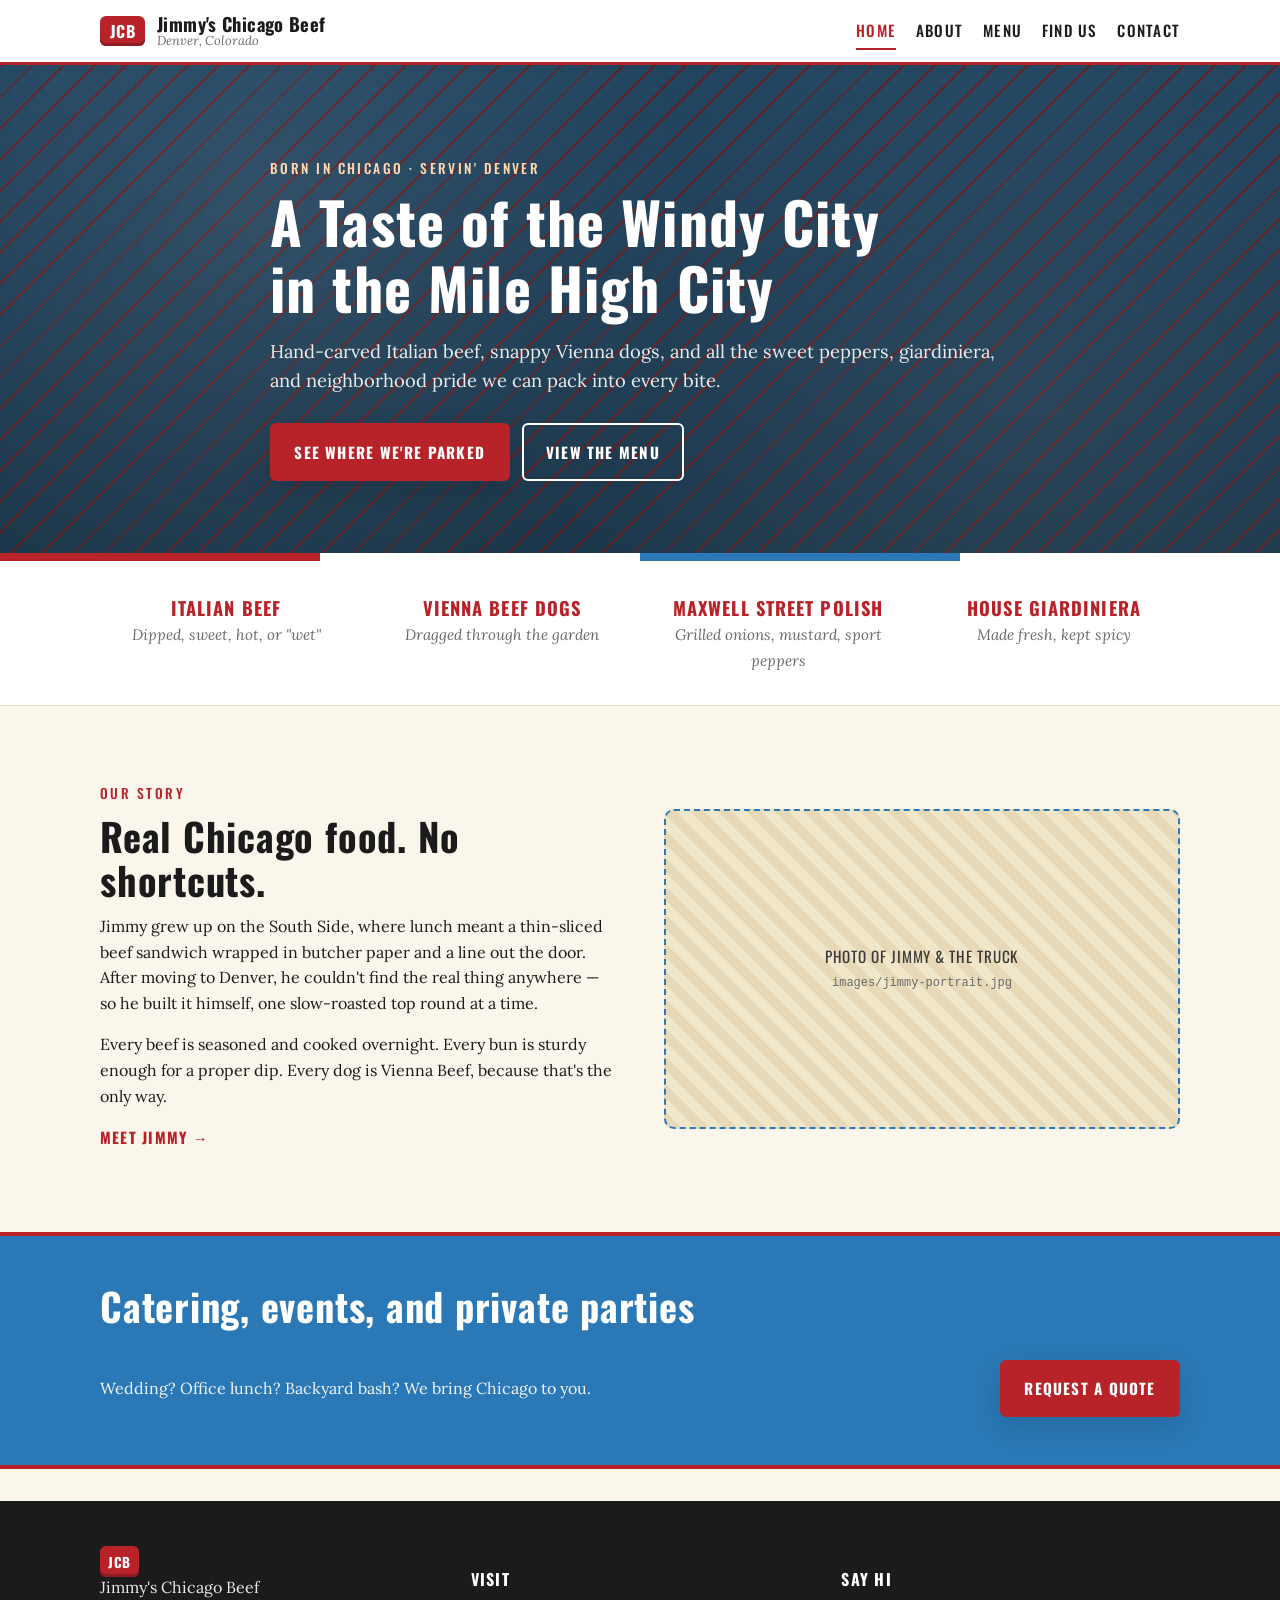
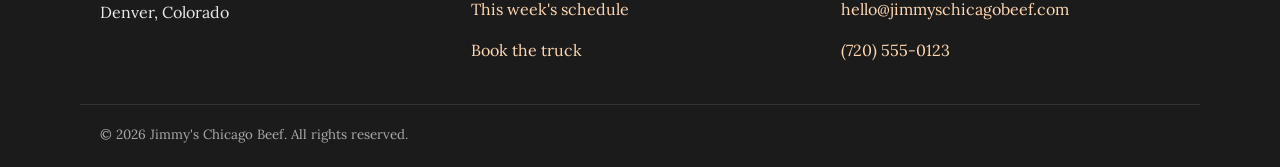
==== index.html @ e9423f78 "Initial Jimmy's Chicago Beef website Scaffolds a mobile-friendly static site with five pages (Home, " ====
<!DOCTYPE html>
<html lang="en">
<head>
  <meta charset="UTF-8" />
  <meta name="viewport" content="width=device-width, initial-scale=1.0" />
  <title>Jimmy's Chicago Beef — Authentic Chicago Eats in Denver, CO</title>
  <meta name="description" content="Jimmy's Chicago Beef is Denver's home for authentic Italian beef sandwiches, Chicago-style hot dogs, and true Windy City flavor. Find our food truck around the Mile High City." />
  <link rel="stylesheet" href="styles.css" />
  <link rel="preconnect" href="https://fonts.googleapis.com" />
  <link rel="preconnect" href="https://fonts.gstatic.com" crossorigin />
  <link href="https://fonts.googleapis.com/css2?family=Oswald:wght@500;700&family=Lora:ital,wght@0,400;0,600;1,400&display=swap" rel="stylesheet" />
</head>
<body>
  <header class="site-header">
    <div class="container nav-wrap">
      <a href="index.html" class="brand">
        <span class="brand-mark">JCB</span>
        <span class="brand-text">
          <span class="brand-name">Jimmy's Chicago Beef</span>
          <span class="brand-tag">Denver, Colorado</span>
        </span>
      </a>
      <button class="nav-toggle" aria-label="Toggle menu" aria-expanded="false">
        <span></span><span></span><span></span>
      </button>
      <nav class="site-nav">
        <a href="index.html" class="active">Home</a>
        <a href="about.html">About</a>
        <a href="menu.html">Menu</a>
        <a href="calendar.html">Find Us</a>
        <a href="contact.html">Contact</a>
      </nav>
    </div>
  </header>

  <main>
    <section class="hero">
      <div class="hero-overlay"></div>
      <div class="container hero-content">
        <p class="eyebrow">Born in Chicago · Servin' Denver</p>
        <h1>A Taste of the Windy City<br />in the Mile High City</h1>
        <p class="lede">Hand-carved Italian beef, snappy Vienna dogs, and all the sweet peppers, giardiniera, and neighborhood pride we can pack into every bite.</p>
        <div class="cta-row">
          <a class="btn btn-primary" href="calendar.html">See Where We're Parked</a>
          <a class="btn btn-ghost" href="menu.html">View the Menu</a>
        </div>
      </div>
    </section>

    <section class="strip">
      <div class="container strip-grid">
        <div><strong>Italian Beef</strong><span>Dipped, sweet, hot, or "wet"</span></div>
        <div><strong>Vienna Beef Dogs</strong><span>Dragged through the garden</span></div>
        <div><strong>Maxwell Street Polish</strong><span>Grilled onions, mustard, sport peppers</span></div>
        <div><strong>House Giardiniera</strong><span>Made fresh, kept spicy</span></div>
      </div>
    </section>

    <section class="feature container">
      <div class="feature-text">
        <p class="eyebrow">Our Story</p>
        <h2>Real Chicago food. No shortcuts.</h2>
        <p>Jimmy grew up on the South Side, where lunch meant a thin-sliced beef sandwich wrapped in butcher paper and a line out the door. After moving to Denver, he couldn't find the real thing anywhere — so he built it himself, one slow-roasted top round at a time.</p>
        <p>Every beef is seasoned and cooked overnight. Every bun is sturdy enough for a proper dip. Every dog is Vienna Beef, because that's the only way.</p>
        <a class="btn btn-link" href="about.html">Meet Jimmy →</a>
      </div>
      <div class="feature-media">
        <!-- Drop a photo into /images/jimmy-portrait.jpg to replace this placeholder -->
        <div class="photo-placeholder" aria-hidden="true">
          <span>Photo of Jimmy &amp; the truck</span>
          <small>images/jimmy-portrait.jpg</small>
        </div>
      </div>
    </section>

    <section class="callout">
      <div class="container callout-inner">
        <h2>Catering, events, and private parties</h2>
        <p>Wedding? Office lunch? Backyard bash? We bring Chicago to you.</p>
        <a class="btn btn-primary" href="contact.html">Request a Quote</a>
      </div>
    </section>
  </main>

  <footer class="site-footer">
    <div class="container footer-grid">
      <div>
        <span class="brand-mark small">JCB</span>
        <p>Jimmy's Chicago Beef<br />Denver, Colorado</p>
      </div>
      <div>
        <h4>Visit</h4>
        <p><a href="calendar.html">This week's schedule</a></p>
        <p><a href="contact.html">Book the truck</a></p>
      </div>
      <div>
        <h4>Say hi</h4>
        <p><a href="mailto:hello@jimmyschicagobeef.com">hello@jimmyschicagobeef.com</a></p>
        <p><a href="tel:+17205550123">(720) 555-0123</a></p>
      </div>
    </div>
    <div class="container footer-bottom">
      <small>&copy; <span id="year"></span> Jimmy's Chicago Beef. All rights reserved.</small>
    </div>
  </footer>

  <script src="script.js"></script>
</body>
</html>
---- styles.css ----
/* =========================================================
   Jimmy's Chicago Beef — Site Styles
   Palette inspired by the Chicago flag: red, sky blue, white
   ========================================================= */

:root {
  --chicago-red: #b8232a;
  --chicago-red-dark: #8f1a20;
  --chicago-blue: #2a78b5;
  --chicago-blue-dark: #1b5783;
  --cream: #fbf6ec;
  --ink: #1b1b1b;
  --ink-soft: #3a3a3a;
  --ink-muted: #6b6b6b;
  --line: #e6ddc9;
  --shadow: 0 10px 30px rgba(0, 0, 0, 0.12);
  --radius: 10px;
  --max: 1120px;
  --font-display: "Oswald", "Arial Narrow", Arial, sans-serif;
  --font-body: "Lora", Georgia, "Times New Roman", serif;
}

* { box-sizing: border-box; }

html { scroll-behavior: smooth; }

body {
  margin: 0;
  font-family: var(--font-body);
  color: var(--ink);
  background: var(--cream);
  line-height: 1.6;
  -webkit-font-smoothing: antialiased;
}

h1, h2, h3, h4, .brand-name, .menu-heading, .eyebrow {
  font-family: var(--font-display);
  font-weight: 700;
  letter-spacing: 0.02em;
  line-height: 1.15;
  color: var(--ink);
}

h1 { font-size: clamp(2.2rem, 5vw, 3.6rem); margin: 0 0 1rem; }
h2 { font-size: clamp(1.6rem, 3vw, 2.4rem); margin: 0 0 0.75rem; }
h3 { font-size: 1.25rem; margin: 0 0 0.5rem; }
p  { margin: 0 0 1rem; }

a { color: var(--chicago-red); text-decoration: none; }
a:hover { text-decoration: underline; }

.container {
  width: 100%;
  max-width: var(--max);
  margin: 0 auto;
  padding: 0 1.25rem;
}

.eyebrow {
  text-transform: uppercase;
  letter-spacing: 0.18em;
  font-size: 0.85rem;
  color: var(--chicago-red);
  margin: 0 0 0.75rem;
  font-weight: 500;
}

/* -------- Header / Nav -------- */
.site-header {
  background: #fff;
  border-bottom: 3px solid var(--chicago-red);
  position: sticky;
  top: 0;
  z-index: 50;
  box-shadow: 0 2px 8px rgba(0,0,0,0.04);
}

.nav-wrap {
  display: flex;
  align-items: center;
  justify-content: space-between;
  padding: 0.75rem 1.25rem;
  gap: 1rem;
}

.brand {
  display: flex;
  align-items: center;
  gap: 0.75rem;
  color: var(--ink);
  text-decoration: none;
}

.brand:hover { text-decoration: none; }

.brand-mark {
  background: var(--chicago-red);
  color: #fff;
  font-family: var(--font-display);
  font-weight: 700;
  letter-spacing: 0.04em;
  padding: 0.45rem 0.6rem;
  border-radius: 6px;
  font-size: 1rem;
  line-height: 1;
  box-shadow: inset 0 -3px 0 var(--chicago-red-dark);
}
.brand-mark.small { font-size: 0.85rem; padding: 0.35rem 0.5rem; }

.brand-text { display: flex; flex-direction: column; line-height: 1.1; }
.brand-name { font-size: 1.15rem; }
.brand-tag {
  font-family: var(--font-body);
  font-style: italic;
  color: var(--ink-muted);
  font-size: 0.8rem;
}

.site-nav {
  display: flex;
  gap: 1.25rem;
  align-items: center;
}

.site-nav a {
  font-family: var(--font-display);
  font-weight: 500;
  color: var(--ink);
  text-transform: uppercase;
  font-size: 0.95rem;
  letter-spacing: 0.08em;
  padding: 0.35rem 0;
  border-bottom: 2px solid transparent;
}
.site-nav a:hover { color: var(--chicago-red); text-decoration: none; }
.site-nav a.active { color: var(--chicago-red); border-bottom-color: var(--chicago-red); }

.nav-toggle {
  display: none;
  background: transparent;
  border: 0;
  flex-direction: column;
  gap: 5px;
  cursor: pointer;
  padding: 0.5rem;
}
.nav-toggle span {
  width: 24px; height: 2px; background: var(--ink); display: block; transition: transform .25s, opacity .25s;
}

@media (max-width: 760px) {
  .nav-toggle { display: flex; }
  .site-nav {
    display: none;
    position: absolute;
    top: 100%;
    left: 0; right: 0;
    background: #fff;
    flex-direction: column;
    gap: 0;
    padding: 0.5rem 1.25rem 1rem;
    border-bottom: 3px solid var(--chicago-red);
  }
  .site-nav.open { display: flex; }
  .site-nav a { padding: 0.75rem 0; border-bottom: 1px solid var(--line); }
  .site-nav a.active { border-bottom-color: var(--line); }
}

/* -------- Buttons -------- */
.btn {
  display: inline-block;
  font-family: var(--font-display);
  font-weight: 700;
  text-transform: uppercase;
  letter-spacing: 0.08em;
  padding: 0.9rem 1.4rem;
  border-radius: 6px;
  text-decoration: none;
  cursor: pointer;
  border: 2px solid transparent;
  transition: transform .12s ease, background-color .2s, color .2s, border-color .2s;
  font-size: 0.95rem;
}
.btn:hover { transform: translateY(-1px); text-decoration: none; }
.btn-primary {
  background: var(--chicago-red);
  color: #fff;
  border-color: var(--chicago-red);
  box-shadow: var(--shadow);
}
.btn-primary:hover { background: var(--chicago-red-dark); border-color: var(--chicago-red-dark); }
.btn-ghost {
  background: transparent;
  color: #fff;
  border-color: #fff;
}
.btn-ghost:hover { background: #fff; color: var(--ink); }
.btn-link {
  background: transparent;
  color: var(--chicago-red);
  padding: 0;
  border: none;
  font-weight: 700;
}
.btn-link:hover { text-decoration: underline; }

/* -------- Hero (home) -------- */
.hero {
  position: relative;
  color: #fff;
  background:
    linear-gradient(rgba(27,27,27,0.55), rgba(27,27,27,0.55)),
    repeating-linear-gradient(135deg, #b8232a 0 2px, transparent 2px 22px),
    linear-gradient(180deg, #2a78b5 0%, #1b5783 100%);
  padding: 6rem 0 5rem;
  overflow: hidden;
}
.hero::before {
  content: "";
  position: absolute; inset: 0;
  background-image: radial-gradient(circle at 20% 30%, rgba(255,255,255,0.08) 0, transparent 40%),
                    radial-gradient(circle at 80% 70%, rgba(255,255,255,0.06) 0, transparent 45%);
  pointer-events: none;
}
.hero-content { position: relative; max-width: 780px; }
.hero .eyebrow { color: #ffd8b0; }
.hero h1 { color: #fff; }
.lede {
  font-size: 1.15rem;
  color: rgba(255,255,255,0.9);
  margin-bottom: 1.75rem;
}
.cta-row { display: flex; flex-wrap: wrap; gap: 0.75rem; }

/* Flag-inspired accent stripe */
.hero::after {
  content: "";
  position: absolute;
  bottom: 0; left: 0; right: 0;
  height: 8px;
  background: linear-gradient(90deg,
    var(--chicago-red) 0 25%,
    #fff 25% 50%,
    var(--chicago-blue) 50% 75%,
    #fff 75% 100%
  );
}

/* -------- Strip cards -------- */
.strip { background: #fff; border-bottom: 1px solid var(--line); }
.strip-grid {
  display: grid;
  grid-template-columns: repeat(auto-fit, minmax(200px, 1fr));
  gap: 1.5rem;
  padding: 2rem 1.25rem;
}
.strip-grid > div { text-align: center; }
.strip-grid strong {
  display: block;
  font-family: var(--font-display);
  font-size: 1.15rem;
  color: var(--chicago-red);
  letter-spacing: 0.06em;
  text-transform: uppercase;
}
.strip-grid span { font-style: italic; color: var(--ink-muted); font-size: 0.95rem; }

/* -------- Feature (home story) -------- */
.feature {
  display: grid;
  grid-template-columns: 1fr 1fr;
  gap: 3rem;
  padding: 5rem 1.25rem;
  align-items: center;
}
.feature h2 { color: var(--ink); }
.feature-media { display: flex; justify-content: center; }

@media (max-width: 800px) {
  .feature { grid-template-columns: 1fr; padding: 3rem 1.25rem; gap: 2rem; }
}

/* -------- Photo placeholder -------- */
.photo-placeholder {
  width: 100%;
  min-height: 320px;
  background:
    repeating-linear-gradient(45deg, #e7d9b8 0 10px, #f0e6c9 10px 20px);
  border: 2px dashed var(--chicago-blue);
  border-radius: var(--radius);
  display: flex;
  flex-direction: column;
  align-items: center;
  justify-content: center;
  color: var(--ink-soft);
  text-align: center;
  padding: 1rem;
  font-family: var(--font-display);
  letter-spacing: 0.06em;
  text-transform: uppercase;
  font-size: 0.95rem;
}
.photo-placeholder small {
  display: block;
  color: var(--ink-muted);
  font-size: 0.75rem;
  margin-top: 0.35rem;
  font-family: monospace;
  text-transform: none;
  letter-spacing: 0;
}
.photo-placeholder.tall { min-height: 420px; }

/* -------- Page hero (inner pages) -------- */
.page-hero {
  background: linear-gradient(180deg, #fff 0%, var(--cream) 100%);
  padding: 4rem 0 2.5rem;
  border-bottom: 4px solid var(--chicago-red);
  position: relative;
}
.page-hero::after {
  content: "";
  display: block;
  position: absolute;
  bottom: -4px; left: 0; right: 0;
  height: 4px;
  background: linear-gradient(90deg,
    var(--chicago-red) 0 33%,
    #fff 33% 66%,
    var(--chicago-blue) 66% 100%
  );
}
.page-hero h1 { margin-bottom: 0.5rem; }
.page-hero .lede { color: var(--ink-soft); max-width: 640px; }

/* -------- About page -------- */
.story-grid {
  display: grid;
  grid-template-columns: 1.5fr 1fr;
  gap: 3rem;
  padding: 4rem 1.25rem;
}
.story-text h2 { margin-top: 1.5rem; }
.story-text h2:first-child { margin-top: 0; }

.story-media { display: flex; flex-direction: column; gap: 1.5rem; }

.checks { list-style: none; padding: 0; margin: 0 0 1rem; }
.checks li {
  padding-left: 1.75rem;
  position: relative;
  margin-bottom: 0.5rem;
}
.checks li::before {
  content: "★";
  position: absolute;
  left: 0;
  color: var(--chicago-red);
  font-size: 1.1rem;
  top: 0.1rem;
}

.values {
  background: #fff;
  border-top: 1px solid var(--line);
  border-bottom: 1px solid var(--line);
}
.values-grid {
  display: grid;
  grid-template-columns: repeat(auto-fit, minmax(240px, 1fr));
  gap: 2rem;
  padding: 3rem 1.25rem;
}
.values-grid h3 { color: var(--chicago-red); }

@media (max-width: 800px) {
  .story-grid { grid-template-columns: 1fr; padding: 2.5rem 1.25rem; gap: 2rem; }
}

/* -------- Menu page -------- */
.menu-section { padding: 3rem 1.25rem 1rem; }

.menu-heading {
  margin: 2.5rem 0 1.25rem;
  padding-bottom: 0.5rem;
  border-bottom: 3px solid var(--chicago-red);
  font-size: 1.6rem;
  color: var(--chicago-blue-dark);
  text-transform: uppercase;
  letter-spacing: 0.1em;
}

.menu-grid {
  display: grid;
  grid-template-columns: repeat(auto-fit, minmax(280px, 1fr));
  gap: 1.5rem;
}

.menu-item {
  background: #fff;
  border: 1px solid var(--line);
  border-radius: var(--radius);
  padding: 1.25rem 1.25rem 1rem;
  box-shadow: 0 2px 0 rgba(0,0,0,0.03);
  transition: transform .15s ease, box-shadow .2s;
}
.menu-item:hover { transform: translateY(-2px); box-shadow: var(--shadow); }

.menu-item-head {
  display: flex;
  justify-content: space-between;
  align-items: baseline;
  gap: 0.75rem;
  margin-bottom: 0.35rem;
  border-bottom: 1px dotted var(--line);
  padding-bottom: 0.35rem;
}
.menu-item-head h3 { margin: 0; }
.price {
  font-family: var(--font-display);
  font-weight: 700;
  color: var(--chicago-red);
  font-size: 1.15rem;
}

.menu-item p { margin: 0; color: var(--ink-soft); }

.menu-note {
  margin-top: 2rem;
  padding: 1rem 1.25rem;
  background: #fff;
  border-left: 4px solid var(--chicago-blue);
  border-radius: 4px;
  color: var(--ink-muted);
  font-style: italic;
}

/* -------- Calendar page -------- */
.calendar-wrap {
  padding: 3rem 1.25rem;
  display: grid;
  grid-template-columns: 2fr 1fr;
  gap: 2rem;
  align-items: start;
}
.calendar-embed {
  background: #fff;
  border: 1px solid var(--line);
  border-radius: var(--radius);
  overflow: hidden;
  box-shadow: var(--shadow);
}
.calendar-embed iframe {
  width: 100%;
  height: 620px;
  display: block;
  border: 0;
}

.calendar-help {
  background: #fff;
  border: 1px solid var(--line);
  border-radius: var(--radius);
  padding: 1.5rem;
}
.calendar-help h3 { color: var(--chicago-red); margin-bottom: 0.5rem; }
.muted { color: var(--ink-muted); }

@media (max-width: 900px) {
  .calendar-wrap { grid-template-columns: 1fr; }
  .calendar-embed iframe { height: 520px; }
}

/* -------- Contact page -------- */
.contact-grid {
  display: grid;
  grid-template-columns: 1fr 1.2fr;
  gap: 3rem;
  padding: 3rem 1.25rem 4rem;
  align-items: start;
}
.contact-info h3 { margin-top: 1.25rem; color: var(--chicago-red); }
.contact-form {
  background: #fff;
  border: 1px solid var(--line);
  border-radius: var(--radius);
  padding: 2rem;
  box-shadow: var(--shadow);
  display: flex;
  flex-direction: column;
  gap: 1rem;
}
.contact-form h2 { margin-top: 0; }
.contact-form label {
  display: flex;
  flex-direction: column;
  gap: 0.35rem;
  font-family: var(--font-display);
  font-size: 0.95rem;
  text-transform: uppercase;
  letter-spacing: 0.06em;
  color: var(--ink-soft);
}
.contact-form em { color: var(--chicago-red); font-style: normal; }
.contact-form input,
.contact-form select,
.contact-form textarea {
  font-family: var(--font-body);
  font-size: 1rem;
  padding: 0.7rem 0.9rem;
  border: 1px solid var(--line);
  border-radius: 6px;
  background: #fff;
  color: var(--ink);
  text-transform: none;
  letter-spacing: 0;
}
.contact-form input:focus,
.contact-form select:focus,
.contact-form textarea:focus {
  outline: 2px solid var(--chicago-blue);
  outline-offset: 1px;
  border-color: var(--chicago-blue);
}
.contact-form textarea { resize: vertical; }
.contact-form button { align-self: flex-start; margin-top: 0.5rem; }
.contact-form .hp { position: absolute; left: -10000px; top: auto; width: 1px; height: 1px; overflow: hidden; }
.form-note { color: var(--ink-muted); }

@media (max-width: 800px) {
  .contact-grid { grid-template-columns: 1fr; padding: 2rem 1.25rem 3rem; gap: 2rem; }
}

/* -------- Callout -------- */
.callout {
  background: var(--chicago-blue);
  color: #fff;
  padding: 3rem 0;
  border-top: 4px solid var(--chicago-red);
  border-bottom: 4px solid var(--chicago-red);
}
.callout-inner {
  display: flex;
  align-items: center;
  justify-content: space-between;
  gap: 2rem;
  flex-wrap: wrap;
  padding: 0 1.25rem;
}
.callout h2 { color: #fff; margin: 0; }
.callout p { margin: 0; opacity: 0.95; }

/* -------- Footer -------- */
.site-footer {
  background: var(--ink);
  color: #e9e9e9;
  padding: 3rem 0 1.25rem;
  margin-top: 2rem;
}
.site-footer a { color: #ffd8b0; }
.site-footer h4 {
  color: #fff;
  text-transform: uppercase;
  letter-spacing: 0.08em;
  margin-bottom: 0.5rem;
}
.footer-grid {
  display: grid;
  grid-template-columns: repeat(auto-fit, minmax(200px, 1fr));
  gap: 2rem;
  padding: 0 1.25rem 1.5rem;
  border-bottom: 1px solid #333;
}
.footer-bottom {
  padding: 1rem 1.25rem 0;
  color: #aaa;
}

/* -------- A11y & utilities -------- */
:focus-visible { outline: 2px solid var(--chicago-blue); outline-offset: 2px; }
img { max-width: 100%; height: auto; display: block; }
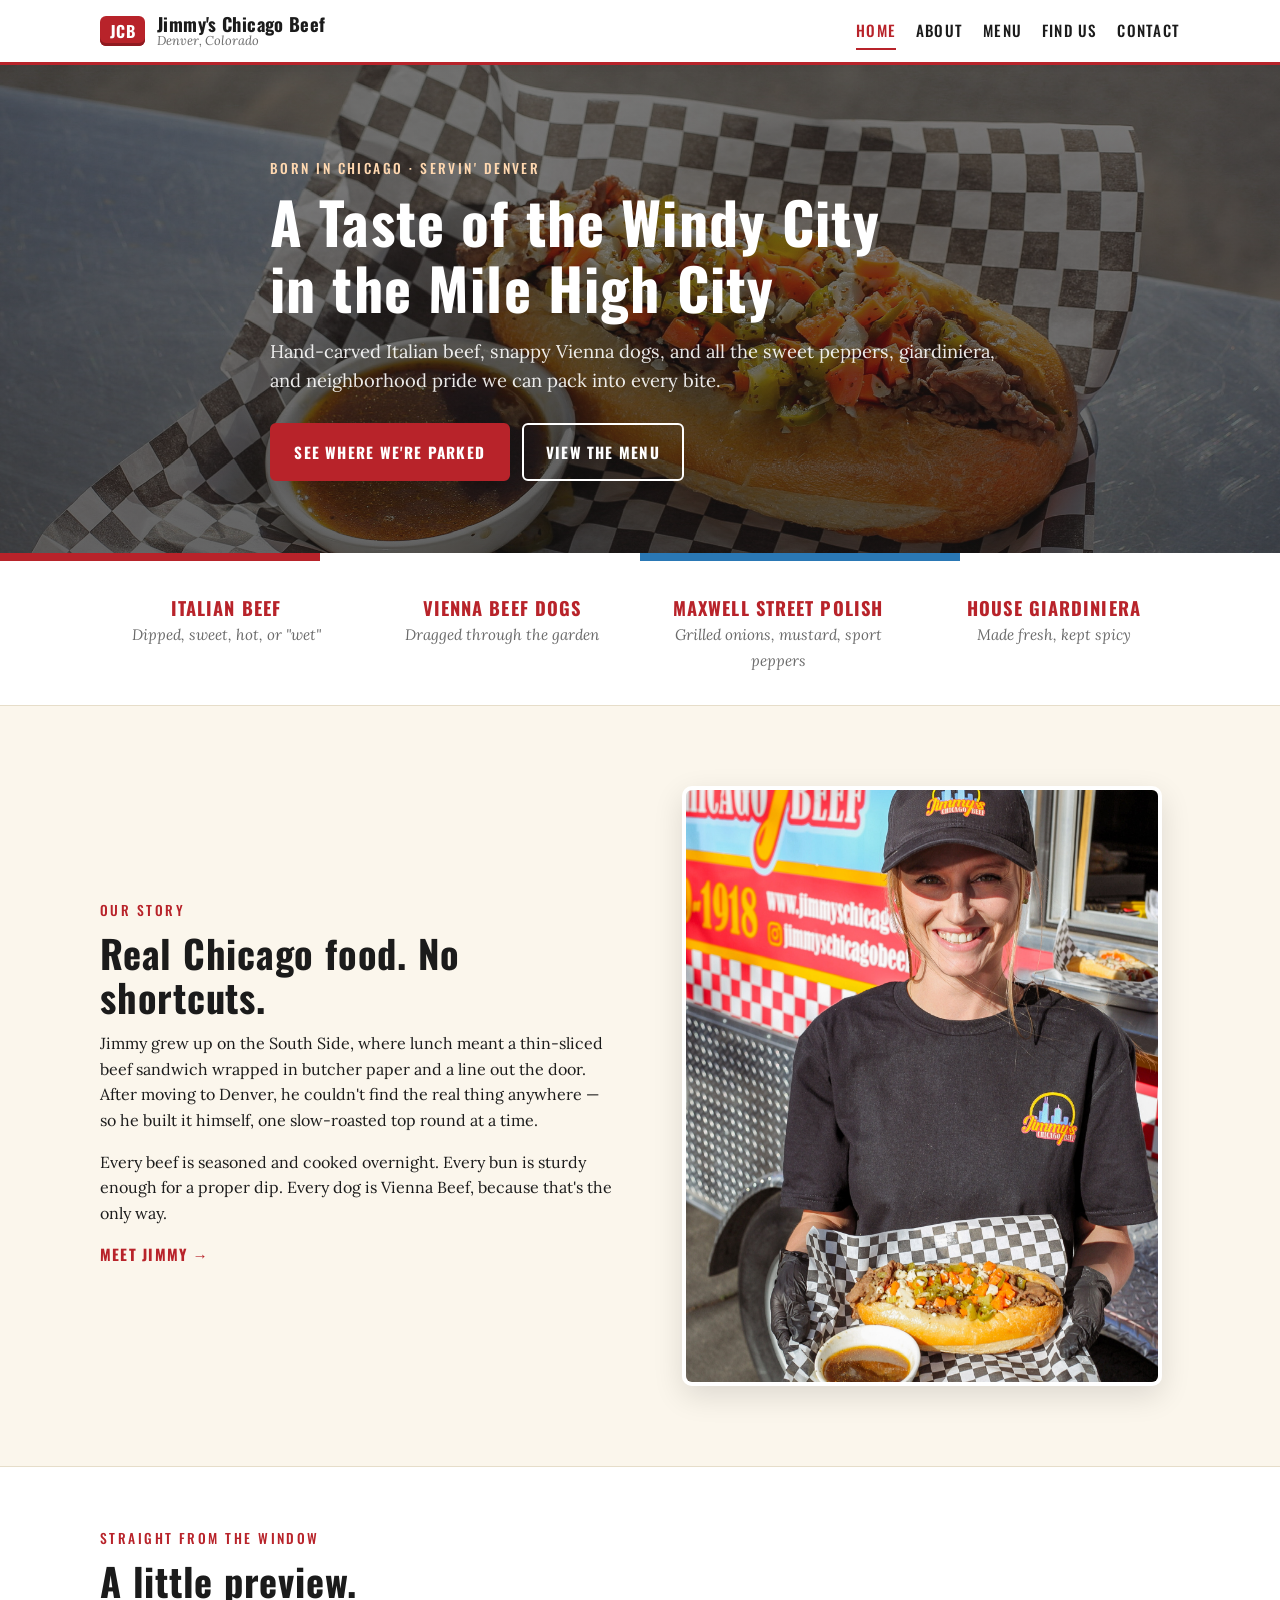
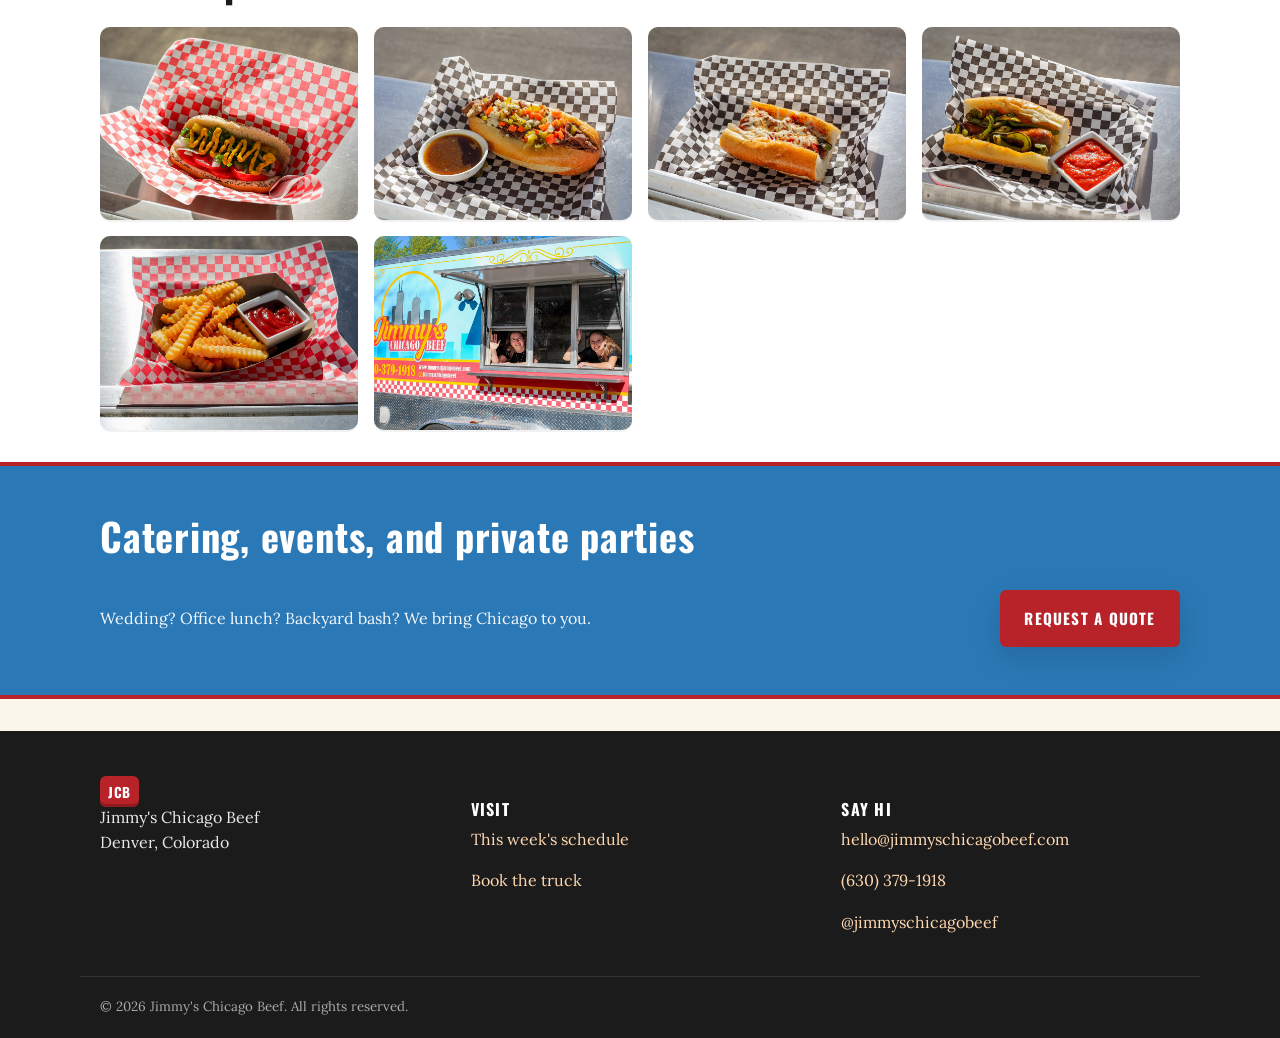
==== commit 2b43a24c: "Wire owner photos into site, add galleries, use real contact info - Move 18 photos into images/ fold" ====
--- a/index.html
+++ b/index.html
@@ -34,8 +34,7 @@
   </header>
 
   <main>
-    <section class="hero">
-      <div class="hero-overlay"></div>
+    <section class="hero hero-photo" style="background-image: linear-gradient(rgba(20,20,20,0.55), rgba(20,20,20,0.65)), url('images/italian-beef.jpg');">
       <div class="container hero-content">
         <p class="eyebrow">Born in Chicago · Servin' Denver</p>
         <h1>A Taste of the Windy City<br />in the Mile High City</h1>
@@ -65,10 +64,21 @@
         <a class="btn btn-link" href="about.html">Meet Jimmy →</a>
       </div>
       <div class="feature-media">
-        <!-- Drop a photo into /images/jimmy-portrait.jpg to replace this placeholder -->
-        <div class="photo-placeholder" aria-hidden="true">
-          <span>Photo of Jimmy &amp; the truck</span>
-          <small>images/jimmy-portrait.jpg</small>
+        <img src="images/owner-portrait.jpg" alt="Jimmy's team member smiling in front of the food truck, holding an Italian beef sandwich" class="rounded-photo" loading="lazy" />
+      </div>
+    </section>
+
+    <section class="gallery-section">
+      <div class="container">
+        <p class="eyebrow">Straight from the window</p>
+        <h2 class="gallery-title">A little preview.</h2>
+        <div class="gallery-grid">
+          <figure><img src="images/chicago-dog.jpg" alt="Chicago-style hot dog with mustard, relish, tomato, pickle, and sport peppers on a poppyseed bun" loading="lazy" /></figure>
+          <figure><img src="images/italian-beef.jpg" alt="Italian beef sandwich topped with giardiniera, served with a cup of seasoned jus for dipping" loading="lazy" /></figure>
+          <figure><img src="images/meatball-sub.jpg" alt="Meatball sub with melted mozzarella cheese on a toasted roll" loading="lazy" /></figure>
+          <figure><img src="images/sausage-sub.jpg" alt="Italian sausage sub with grilled peppers and marinara" loading="lazy" /></figure>
+          <figure><img src="images/fries.jpg" alt="Crinkle-cut fries in a checkered basket with ketchup" loading="lazy" /></figure>
+          <figure><img src="images/truck-window.jpg" alt="Jimmy's Chicago Beef food truck with team waving from the service window" loading="lazy" /></figure>
         </div>
       </div>
     </section>
@@ -96,7 +106,8 @@
       <div>
         <h4>Say hi</h4>
         <p><a href="mailto:hello@jimmyschicagobeef.com">hello@jimmyschicagobeef.com</a></p>
-        <p><a href="tel:+17205550123">(720) 555-0123</a></p>
+        <p><a href="tel:+16303791918">(630) 379-1918</a></p>
+        <p><a href="https://instagram.com/jimmyschicagobeef" target="_blank" rel="noopener">@jimmyschicagobeef</a></p>
       </div>
     </div>
     <div class="container footer-bottom">
--- a/styles.css
+++ b/styles.css
@@ -576,6 +576,162 @@
   color: #aaa;
 }
 
+/* -------- Hero with photo background -------- */
+.hero.hero-photo {
+  background-size: cover;
+  background-position: center;
+  background-repeat: no-repeat;
+}
+/* Keep the bottom flag stripe visible, but drop the diagonal pattern overlay for photo hero */
+.hero.hero-photo::before { display: none; }
+
+/* -------- Rounded photo (feature section) -------- */
+.rounded-photo {
+  width: 100%;
+  max-width: 480px;
+  border-radius: var(--radius);
+  box-shadow: var(--shadow);
+  border: 4px solid #fff;
+  object-fit: cover;
+  aspect-ratio: 4 / 5;
+}
+
+/* -------- Home: gallery -------- */
+.gallery-section {
+  padding: 4rem 0 2rem;
+  background: #fff;
+  border-top: 1px solid var(--line);
+}
+.gallery-title { margin-bottom: 1.5rem; }
+.gallery-grid {
+  display: grid;
+  grid-template-columns: repeat(auto-fit, minmax(240px, 1fr));
+  gap: 1rem;
+}
+.gallery-grid figure {
+  margin: 0;
+  overflow: hidden;
+  border-radius: var(--radius);
+  background: var(--line);
+  box-shadow: 0 2px 0 rgba(0,0,0,0.05);
+  aspect-ratio: 4 / 3;
+}
+.gallery-grid img {
+  width: 100%;
+  height: 100%;
+  object-fit: cover;
+  transition: transform .4s ease;
+  display: block;
+}
+.gallery-grid figure:hover img { transform: scale(1.04); }
+
+/* -------- About: story figures -------- */
+.story-media { gap: 1.25rem; }
+.story-figure {
+  margin: 0;
+  border-radius: var(--radius);
+  overflow: hidden;
+  background: #fff;
+  box-shadow: var(--shadow);
+  border: 4px solid #fff;
+}
+.story-figure img {
+  width: 100%;
+  height: auto;
+  display: block;
+  aspect-ratio: 4 / 5;
+  object-fit: cover;
+}
+.story-figure:nth-child(2) img,
+.story-figure:nth-child(3) img { aspect-ratio: 4 / 3; }
+.story-figure figcaption {
+  padding: 0.6rem 0.9rem;
+  font-style: italic;
+  color: var(--ink-muted);
+  font-size: 0.9rem;
+  background: #fff;
+}
+
+/* -------- About: behind-the-scenes -------- */
+.bts {
+  background: #fff;
+  padding: 4rem 0 3rem;
+  border-top: 1px solid var(--line);
+  border-bottom: 1px solid var(--line);
+}
+.bts h2 { margin-bottom: 1.5rem; }
+.bts-grid {
+  display: grid;
+  grid-template-columns: repeat(auto-fit, minmax(240px, 1fr));
+  gap: 1rem;
+}
+.bts-grid figure {
+  margin: 0;
+  overflow: hidden;
+  border-radius: var(--radius);
+  aspect-ratio: 4 / 3;
+  box-shadow: 0 2px 0 rgba(0,0,0,0.05);
+}
+.bts-grid img {
+  width: 100%;
+  height: 100%;
+  object-fit: cover;
+  transition: transform .4s ease;
+}
+.bts-grid figure:hover img { transform: scale(1.04); }
+
+/* -------- Menu cards with photos -------- */
+.menu-item.has-photo {
+  padding: 0;
+  overflow: hidden;
+  display: flex;
+  flex-direction: column;
+}
+.menu-photo {
+  width: 100%;
+  aspect-ratio: 4 / 3;
+  object-fit: cover;
+  display: block;
+  border-bottom: 3px solid var(--chicago-red);
+}
+.menu-item.has-photo .menu-item-body {
+  padding: 1.25rem 1.25rem 1rem;
+  flex: 1;
+  display: flex;
+  flex-direction: column;
+}
+.menu-item.has-photo .menu-item-body p { margin-top: auto; }
+
+/* -------- Calendar sidebar figure -------- */
+.help-figure {
+  margin: 0 0 1rem;
+  border-radius: var(--radius);
+  overflow: hidden;
+  aspect-ratio: 4 / 3;
+  box-shadow: 0 2px 8px rgba(0,0,0,0.08);
+}
+.help-figure img {
+  width: 100%;
+  height: 100%;
+  object-fit: cover;
+  display: block;
+}
+
+/* -------- Contact figure -------- */
+.contact-figure {
+  margin: 1.5rem 0 0;
+  border-radius: var(--radius);
+  overflow: hidden;
+  aspect-ratio: 16 / 10;
+  box-shadow: var(--shadow);
+}
+.contact-figure img {
+  width: 100%;
+  height: 100%;
+  object-fit: cover;
+  display: block;
+}
+
 /* -------- A11y & utilities -------- */
 :focus-visible { outline: 2px solid var(--chicago-blue); outline-offset: 2px; }
 img { max-width: 100%; height: auto; display: block; }
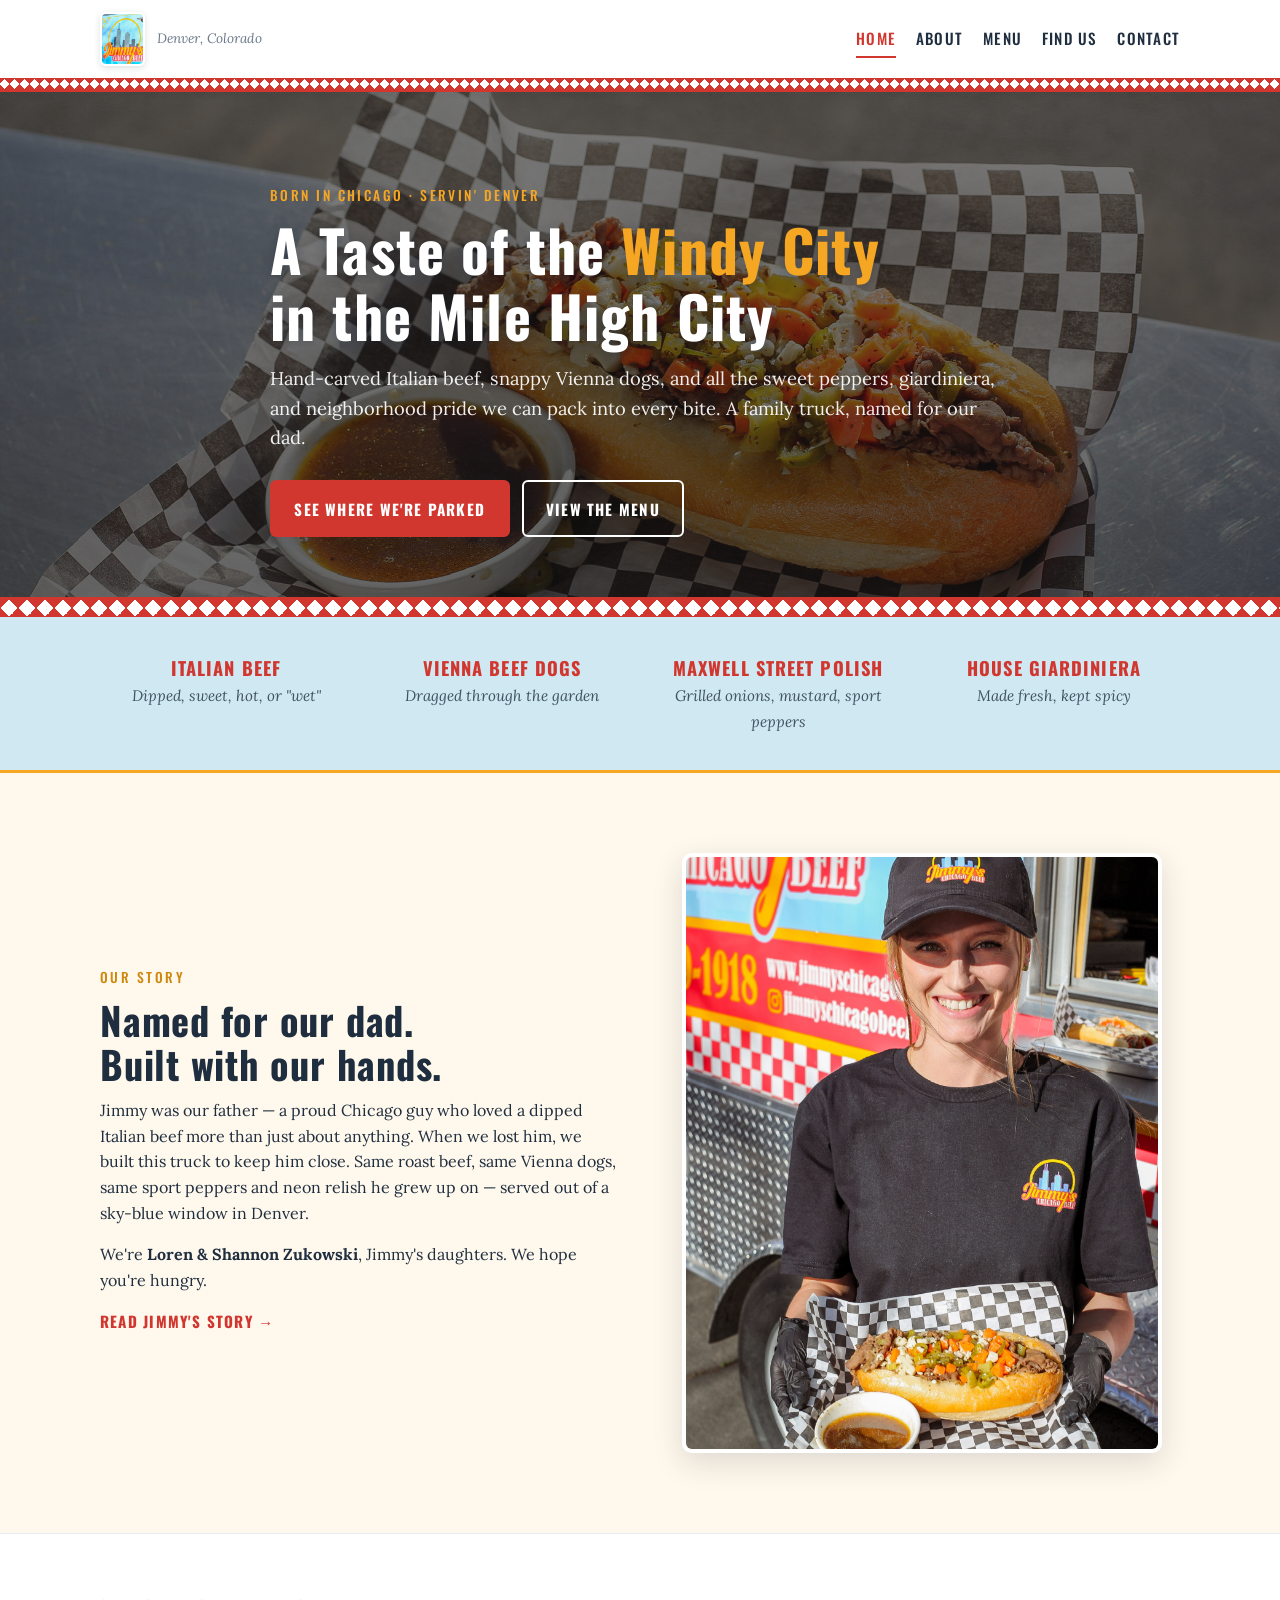
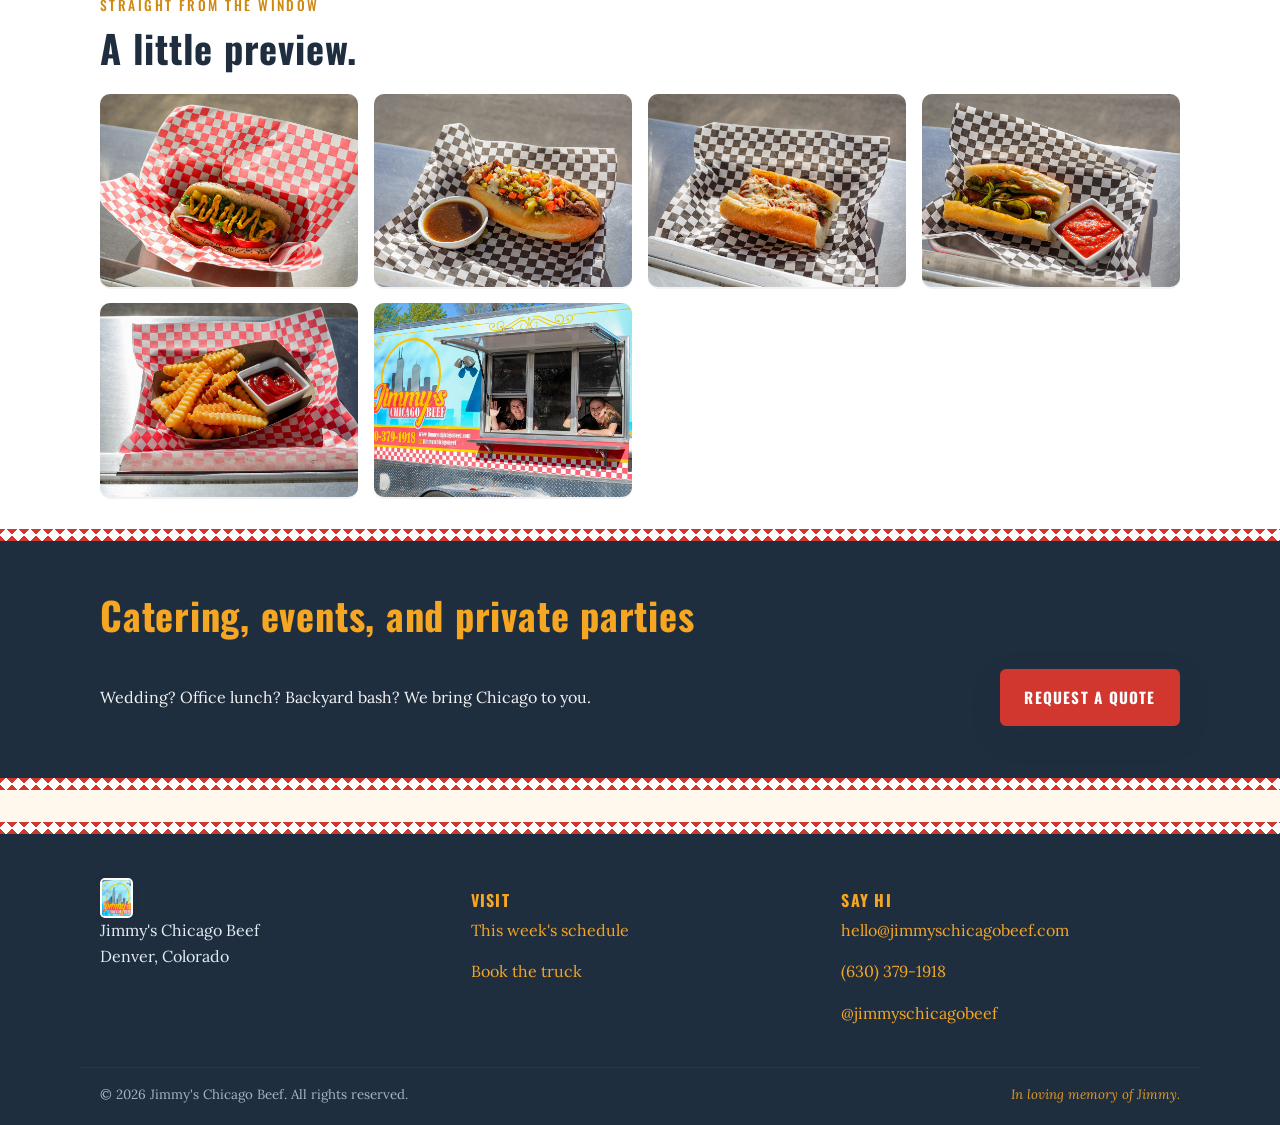
==== commit 769c8c0f: "Match site to truck vibe and tell Jimmy's real story Theme - Pull palette straight off the truck: sk" ====
--- a/index.html
+++ b/index.html
@@ -8,17 +8,14 @@
   <link rel="stylesheet" href="styles.css" />
   <link rel="preconnect" href="https://fonts.googleapis.com" />
   <link rel="preconnect" href="https://fonts.gstatic.com" crossorigin />
-  <link href="https://fonts.googleapis.com/css2?family=Oswald:wght@500;700&family=Lora:ital,wght@0,400;0,600;1,400&display=swap" rel="stylesheet" />
+  <link href="https://fonts.googleapis.com/css2?family=Oswald:wght@500;700&family=Lora:ital,wght@0,400;0,600;1,400&family=Pacifico&display=swap" rel="stylesheet" />
 </head>
 <body>
   <header class="site-header">
     <div class="container nav-wrap">
-      <a href="index.html" class="brand">
-        <span class="brand-mark">JCB</span>
-        <span class="brand-text">
-          <span class="brand-name">Jimmy's Chicago Beef</span>
-          <span class="brand-tag">Denver, Colorado</span>
-        </span>
+      <a href="index.html" class="brand" aria-label="Jimmy's Chicago Beef — Denver, Colorado">
+        <img src="images/logo.jpg" alt="Jimmy's Chicago Beef" class="brand-logo" />
+        <span class="brand-tag">Denver, Colorado</span>
       </a>
       <button class="nav-toggle" aria-label="Toggle menu" aria-expanded="false">
         <span></span><span></span><span></span>
@@ -37,8 +34,8 @@
     <section class="hero hero-photo" style="background-image: linear-gradient(rgba(20,20,20,0.55), rgba(20,20,20,0.65)), url('images/italian-beef.jpg');">
       <div class="container hero-content">
         <p class="eyebrow">Born in Chicago · Servin' Denver</p>
-        <h1>A Taste of the Windy City<br />in the Mile High City</h1>
-        <p class="lede">Hand-carved Italian beef, snappy Vienna dogs, and all the sweet peppers, giardiniera, and neighborhood pride we can pack into every bite.</p>
+        <h1>A Taste of the <em>Windy City</em><br />in the Mile High City</h1>
+        <p class="lede">Hand-carved Italian beef, snappy Vienna dogs, and all the sweet peppers, giardiniera, and neighborhood pride we can pack into every bite. A family truck, named for our dad.</p>
         <div class="cta-row">
           <a class="btn btn-primary" href="calendar.html">See Where We're Parked</a>
           <a class="btn btn-ghost" href="menu.html">View the Menu</a>
@@ -58,13 +55,13 @@
     <section class="feature container">
       <div class="feature-text">
         <p class="eyebrow">Our Story</p>
-        <h2>Real Chicago food. No shortcuts.</h2>
-        <p>Jimmy grew up on the South Side, where lunch meant a thin-sliced beef sandwich wrapped in butcher paper and a line out the door. After moving to Denver, he couldn't find the real thing anywhere — so he built it himself, one slow-roasted top round at a time.</p>
-        <p>Every beef is seasoned and cooked overnight. Every bun is sturdy enough for a proper dip. Every dog is Vienna Beef, because that's the only way.</p>
-        <a class="btn btn-link" href="about.html">Meet Jimmy →</a>
+        <h2>Named for our dad.<br />Built with our hands.</h2>
+        <p>Jimmy was our father — a proud Chicago guy who loved a dipped Italian beef more than just about anything. When we lost him, we built this truck to keep him close. Same roast beef, same Vienna dogs, same sport peppers and neon relish he grew up on — served out of a sky-blue window in Denver.</p>
+        <p>We're <strong>Loren &amp; Shannon Zukowski</strong>, Jimmy's daughters. We hope you're hungry.</p>
+        <a class="btn btn-link" href="about.html">Read Jimmy's story →</a>
       </div>
       <div class="feature-media">
-        <img src="images/owner-portrait.jpg" alt="Jimmy's team member smiling in front of the food truck, holding an Italian beef sandwich" class="rounded-photo" loading="lazy" />
+        <img src="images/owner-portrait.jpg" alt="One of the Zukowski sisters smiling in front of the Jimmy's Chicago Beef food truck, holding an Italian beef sandwich" class="rounded-photo" loading="lazy" />
       </div>
     </section>
 
@@ -95,7 +92,7 @@
   <footer class="site-footer">
     <div class="container footer-grid">
       <div>
-        <span class="brand-mark small">JCB</span>
+        <img src="images/logo-small.jpg" alt="Jimmy's Chicago Beef" class="brand-logo brand-logo-small" />
         <p>Jimmy's Chicago Beef<br />Denver, Colorado</p>
       </div>
       <div>
@@ -112,6 +109,7 @@
     </div>
     <div class="container footer-bottom">
       <small>&copy; <span id="year"></span> Jimmy's Chicago Beef. All rights reserved.</small>
+      <small class="tribute">In loving memory of Jimmy.</small>
     </div>
   </footer>
 
--- a/styles.css
+++ b/styles.css
@@ -1,23 +1,38 @@
 /* =========================================================
    Jimmy's Chicago Beef — Site Styles
-   Palette inspired by the Chicago flag: red, sky blue, white
+   Palette pulled straight from the truck wrap:
+   sky blue body, red-and-white diamond kick plate,
+   yellow-orange "Jimmy's" script, deep navy skyline.
    ========================================================= */
 
 :root {
-  --chicago-red: #b8232a;
-  --chicago-red-dark: #8f1a20;
-  --chicago-blue: #2a78b5;
-  --chicago-blue-dark: #1b5783;
-  --cream: #fbf6ec;
-  --ink: #1b1b1b;
-  --ink-soft: #3a3a3a;
-  --ink-muted: #6b6b6b;
-  --line: #e6ddc9;
-  --shadow: 0 10px 30px rgba(0, 0, 0, 0.12);
-  --radius: 10px;
-  --max: 1120px;
+  /* Truck palette */
+  --truck-sky:        #8fcbde;  /* light cyan-blue body */
+  --truck-sky-soft:   #cfe8f1;  /* washed sky for backgrounds */
+  --truck-sky-dark:   #4a9cb8;  /* deeper sky for hover/accents */
+  --truck-red:        #d1362f;  /* checker red */
+  --truck-red-dark:   #a2241d;
+  --truck-yellow:     #f5a623;  /* "Jimmy's" script yellow-orange */
+  --truck-yellow-dark:#cf8810;
+  --truck-navy:       #1f2e3f;  /* skyline silhouette navy */
+  --cream:            #fff8ec;  /* warm off-white */
+
+  /* Legacy aliases so existing rules keep working */
+  --chicago-red:      var(--truck-red);
+  --chicago-red-dark: var(--truck-red-dark);
+  --chicago-blue:     var(--truck-sky-dark);
+  --chicago-blue-dark:var(--truck-navy);
+
+  --ink:        var(--truck-navy);
+  --ink-soft:   #3a4a5c;
+  --ink-muted:  #6b7a8a;
+  --line:       #e4ecf1;
+  --shadow:     0 10px 30px rgba(31, 46, 63, 0.15);
+  --radius:     10px;
+  --max:        1120px;
   --font-display: "Oswald", "Arial Narrow", Arial, sans-serif;
-  --font-body: "Lora", Georgia, "Times New Roman", serif;
+  --font-body:    "Lora", Georgia, "Times New Roman", serif;
+  --font-script:  "Pacifico", "Brush Script MT", cursive;
 }
 
 * { box-sizing: border-box; }
@@ -60,19 +75,58 @@
   text-transform: uppercase;
   letter-spacing: 0.18em;
   font-size: 0.85rem;
-  color: var(--chicago-red);
+  color: var(--truck-yellow-dark);
   margin: 0 0 0.75rem;
   font-weight: 500;
 }
 
+/* Script accent for the "Jimmy's" feel on headings */
+.script {
+  font-family: var(--font-script);
+  font-weight: 400;
+  color: var(--truck-yellow);
+  font-size: 1.25em;
+  letter-spacing: 0;
+  line-height: 1;
+  text-shadow: 2px 2px 0 var(--truck-red);
+}
+
+/* Red-and-white diamond checker stripe (matches truck kick plate) */
+.checker-stripe {
+  height: 18px;
+  background-image:
+    linear-gradient(135deg, var(--truck-red) 25%, transparent 25%) 0 0,
+    linear-gradient(225deg, var(--truck-red) 25%, transparent 25%) 0 0,
+    linear-gradient(315deg, var(--truck-red) 25%, transparent 25%) 0 0,
+    linear-gradient(45deg,  var(--truck-red) 25%, transparent 25%) 0 0;
+  background-size: 18px 18px;
+  background-color: #fff;
+  border-top: 2px solid var(--truck-red);
+  border-bottom: 2px solid var(--truck-red);
+}
+
 /* -------- Header / Nav -------- */
 .site-header {
   background: #fff;
-  border-bottom: 3px solid var(--chicago-red);
+  border-bottom: 3px solid var(--truck-red);
   position: sticky;
   top: 0;
   z-index: 50;
-  box-shadow: 0 2px 8px rgba(0,0,0,0.04);
+  box-shadow: 0 2px 8px rgba(31,46,63,0.06);
+}
+/* Red-diamond kick-plate strip beneath the header — echoes the truck */
+.site-header::after {
+  content: "";
+  display: block;
+  height: 10px;
+  background-image:
+    linear-gradient(135deg, var(--truck-red) 25%, transparent 25%),
+    linear-gradient(225deg, var(--truck-red) 25%, transparent 25%),
+    linear-gradient(315deg, var(--truck-red) 25%, transparent 25%),
+    linear-gradient(45deg,  var(--truck-red) 25%, transparent 25%);
+  background-size: 10px 10px;
+  background-color: #fff;
+  border-top: 1px solid var(--truck-red);
 }
 
 .nav-wrap {
@@ -93,19 +147,16 @@
 
 .brand:hover { text-decoration: none; }
 
-.brand-mark {
-  background: var(--chicago-red);
-  color: #fff;
-  font-family: var(--font-display);
-  font-weight: 700;
-  letter-spacing: 0.04em;
-  padding: 0.45rem 0.6rem;
+/* Truck-logo image mark in the header */
+.brand-logo {
+  height: 54px;
+  width: auto;
   border-radius: 6px;
-  font-size: 1rem;
-  line-height: 1;
-  box-shadow: inset 0 -3px 0 var(--chicago-red-dark);
-}
-.brand-mark.small { font-size: 0.85rem; padding: 0.35rem 0.5rem; }
+  box-shadow: 0 2px 6px rgba(31,46,63,0.15);
+  border: 2px solid #fff;
+  display: block;
+}
+.brand-logo-small { height: 40px; border-radius: 5px; }
 
 .brand-text { display: flex; flex-direction: column; line-height: 1.1; }
 .brand-name { font-size: 1.15rem; }
@@ -113,8 +164,11 @@
   font-family: var(--font-body);
   font-style: italic;
   color: var(--ink-muted);
-  font-size: 0.8rem;
-}
+  font-size: 0.85rem;
+}
+
+/* Hide retired JCB text mark if any stray markup remains */
+.brand-mark { display: none; }
 
 .site-nav {
   display: flex;
@@ -125,15 +179,15 @@
 .site-nav a {
   font-family: var(--font-display);
   font-weight: 500;
-  color: var(--ink);
+  color: var(--truck-navy);
   text-transform: uppercase;
   font-size: 0.95rem;
   letter-spacing: 0.08em;
   padding: 0.35rem 0;
   border-bottom: 2px solid transparent;
 }
-.site-nav a:hover { color: var(--chicago-red); text-decoration: none; }
-.site-nav a.active { color: var(--chicago-red); border-bottom-color: var(--chicago-red); }
+.site-nav a:hover { color: var(--truck-red); text-decoration: none; }
+.site-nav a.active { color: var(--truck-red); border-bottom-color: var(--truck-red); }
 
 .nav-toggle {
   display: none;
@@ -209,61 +263,64 @@
   position: relative;
   color: #fff;
   background:
-    linear-gradient(rgba(27,27,27,0.55), rgba(27,27,27,0.55)),
-    repeating-linear-gradient(135deg, #b8232a 0 2px, transparent 2px 22px),
-    linear-gradient(180deg, #2a78b5 0%, #1b5783 100%);
+    linear-gradient(rgba(31,46,63,0.45), rgba(31,46,63,0.60)),
+    linear-gradient(180deg, var(--truck-sky) 0%, var(--truck-sky-dark) 100%);
   padding: 6rem 0 5rem;
   overflow: hidden;
 }
 .hero::before {
   content: "";
   position: absolute; inset: 0;
-  background-image: radial-gradient(circle at 20% 30%, rgba(255,255,255,0.08) 0, transparent 40%),
+  background-image: radial-gradient(circle at 20% 30%, rgba(255,255,255,0.10) 0, transparent 40%),
                     radial-gradient(circle at 80% 70%, rgba(255,255,255,0.06) 0, transparent 45%);
   pointer-events: none;
 }
-.hero-content { position: relative; max-width: 780px; }
-.hero .eyebrow { color: #ffd8b0; }
-.hero h1 { color: #fff; }
+.hero-content { position: relative; max-width: 780px; z-index: 1; }
+.hero .eyebrow { color: var(--truck-yellow); }
+.hero h1 { color: #fff; text-shadow: 0 2px 12px rgba(31,46,63,0.4); }
+.hero h1 em { font-style: normal; color: var(--truck-yellow); }
 .lede {
   font-size: 1.15rem;
-  color: rgba(255,255,255,0.9);
+  color: rgba(255,255,255,0.92);
   margin-bottom: 1.75rem;
 }
 .cta-row { display: flex; flex-wrap: wrap; gap: 0.75rem; }
 
-/* Flag-inspired accent stripe */
+/* Red-and-white diamond kick plate — straight from the truck */
 .hero::after {
   content: "";
   position: absolute;
   bottom: 0; left: 0; right: 0;
-  height: 8px;
-  background: linear-gradient(90deg,
-    var(--chicago-red) 0 25%,
-    #fff 25% 50%,
-    var(--chicago-blue) 50% 75%,
-    #fff 75% 100%
-  );
+  height: 18px;
+  background-image:
+    linear-gradient(135deg, var(--truck-red) 25%, transparent 25%),
+    linear-gradient(225deg, var(--truck-red) 25%, transparent 25%),
+    linear-gradient(315deg, var(--truck-red) 25%, transparent 25%),
+    linear-gradient(45deg,  var(--truck-red) 25%, transparent 25%);
+  background-size: 18px 18px;
+  background-color: #fff;
+  border-top: 2px solid var(--truck-red);
+  z-index: 1;
 }
 
 /* -------- Strip cards -------- */
-.strip { background: #fff; border-bottom: 1px solid var(--line); }
+.strip { background: var(--truck-sky-soft); border-bottom: 3px solid var(--truck-yellow); }
 .strip-grid {
   display: grid;
   grid-template-columns: repeat(auto-fit, minmax(200px, 1fr));
   gap: 1.5rem;
-  padding: 2rem 1.25rem;
+  padding: 2.25rem 1.25rem;
 }
 .strip-grid > div { text-align: center; }
 .strip-grid strong {
   display: block;
   font-family: var(--font-display);
   font-size: 1.15rem;
-  color: var(--chicago-red);
+  color: var(--truck-red);
   letter-spacing: 0.06em;
   text-transform: uppercase;
 }
-.strip-grid span { font-style: italic; color: var(--ink-muted); font-size: 0.95rem; }
+.strip-grid span { font-style: italic; color: var(--truck-navy); font-size: 0.95rem; opacity: 0.8; }
 
 /* -------- Feature (home story) -------- */
 .feature {
@@ -313,24 +370,28 @@
 
 /* -------- Page hero (inner pages) -------- */
 .page-hero {
-  background: linear-gradient(180deg, #fff 0%, var(--cream) 100%);
+  background: linear-gradient(180deg, var(--truck-sky-soft) 0%, #fff 100%);
   padding: 4rem 0 2.5rem;
-  border-bottom: 4px solid var(--chicago-red);
   position: relative;
 }
 .page-hero::after {
   content: "";
   display: block;
   position: absolute;
-  bottom: -4px; left: 0; right: 0;
-  height: 4px;
-  background: linear-gradient(90deg,
-    var(--chicago-red) 0 33%,
-    #fff 33% 66%,
-    var(--chicago-blue) 66% 100%
-  );
-}
-.page-hero h1 { margin-bottom: 0.5rem; }
+  bottom: 0; left: 0; right: 0;
+  height: 14px;
+  background-image:
+    linear-gradient(135deg, var(--truck-red) 25%, transparent 25%),
+    linear-gradient(225deg, var(--truck-red) 25%, transparent 25%),
+    linear-gradient(315deg, var(--truck-red) 25%, transparent 25%),
+    linear-gradient(45deg,  var(--truck-red) 25%, transparent 25%);
+  background-size: 14px 14px;
+  background-color: #fff;
+  border-top: 2px solid var(--truck-red);
+  border-bottom: 2px solid var(--truck-red);
+}
+.page-hero h1 { margin-bottom: 0.5rem; color: var(--truck-navy); }
+.page-hero .eyebrow { color: var(--truck-red); }
 .page-hero .lede { color: var(--ink-soft); max-width: 640px; }
 
 /* -------- About page -------- */
@@ -533,37 +594,68 @@
 
 /* -------- Callout -------- */
 .callout {
-  background: var(--chicago-blue);
+  background: var(--truck-navy);
   color: #fff;
   padding: 3rem 0;
-  border-top: 4px solid var(--chicago-red);
-  border-bottom: 4px solid var(--chicago-red);
-}
+  position: relative;
+}
+.callout::before,
+.callout::after {
+  content: "";
+  position: absolute;
+  left: 0; right: 0;
+  height: 12px;
+  background-image:
+    linear-gradient(135deg, var(--truck-red) 25%, transparent 25%),
+    linear-gradient(225deg, var(--truck-red) 25%, transparent 25%),
+    linear-gradient(315deg, var(--truck-red) 25%, transparent 25%),
+    linear-gradient(45deg,  var(--truck-red) 25%, transparent 25%);
+  background-size: 12px 12px;
+  background-color: #fff;
+}
+.callout::before { top: 0; }
+.callout::after  { bottom: 0; }
 .callout-inner {
   display: flex;
   align-items: center;
   justify-content: space-between;
   gap: 2rem;
   flex-wrap: wrap;
-  padding: 0 1.25rem;
-}
-.callout h2 { color: #fff; margin: 0; }
+  padding: 1rem 1.25rem;
+}
+.callout h2 { color: var(--truck-yellow); margin: 0; }
 .callout p { margin: 0; opacity: 0.95; }
 
 /* -------- Footer -------- */
 .site-footer {
-  background: var(--ink);
-  color: #e9e9e9;
+  background: var(--truck-navy);
+  color: #e3ecf3;
   padding: 3rem 0 1.25rem;
   margin-top: 2rem;
-}
-.site-footer a { color: #ffd8b0; }
+  position: relative;
+}
+.site-footer::before {
+  content: "";
+  display: block;
+  position: absolute;
+  top: 0; left: 0; right: 0;
+  height: 12px;
+  background-image:
+    linear-gradient(135deg, var(--truck-red) 25%, transparent 25%),
+    linear-gradient(225deg, var(--truck-red) 25%, transparent 25%),
+    linear-gradient(315deg, var(--truck-red) 25%, transparent 25%),
+    linear-gradient(45deg,  var(--truck-red) 25%, transparent 25%);
+  background-size: 12px 12px;
+  background-color: #fff;
+}
+.site-footer a { color: var(--truck-yellow); }
 .site-footer h4 {
-  color: #fff;
+  color: var(--truck-yellow);
   text-transform: uppercase;
   letter-spacing: 0.08em;
   margin-bottom: 0.5rem;
 }
+.site-footer .footer-grid > div:first-child { padding-top: 0.5rem; }
 .footer-grid {
   display: grid;
   grid-template-columns: repeat(auto-fit, minmax(200px, 1fr));
@@ -573,7 +665,16 @@
 }
 .footer-bottom {
   padding: 1rem 1.25rem 0;
-  color: #aaa;
+  color: #a3b5c4;
+  display: flex;
+  justify-content: space-between;
+  flex-wrap: wrap;
+  gap: 0.5rem;
+}
+.tribute {
+  font-style: italic;
+  color: var(--truck-yellow);
+  opacity: 0.9;
 }
 
 /* -------- Hero with photo background -------- */
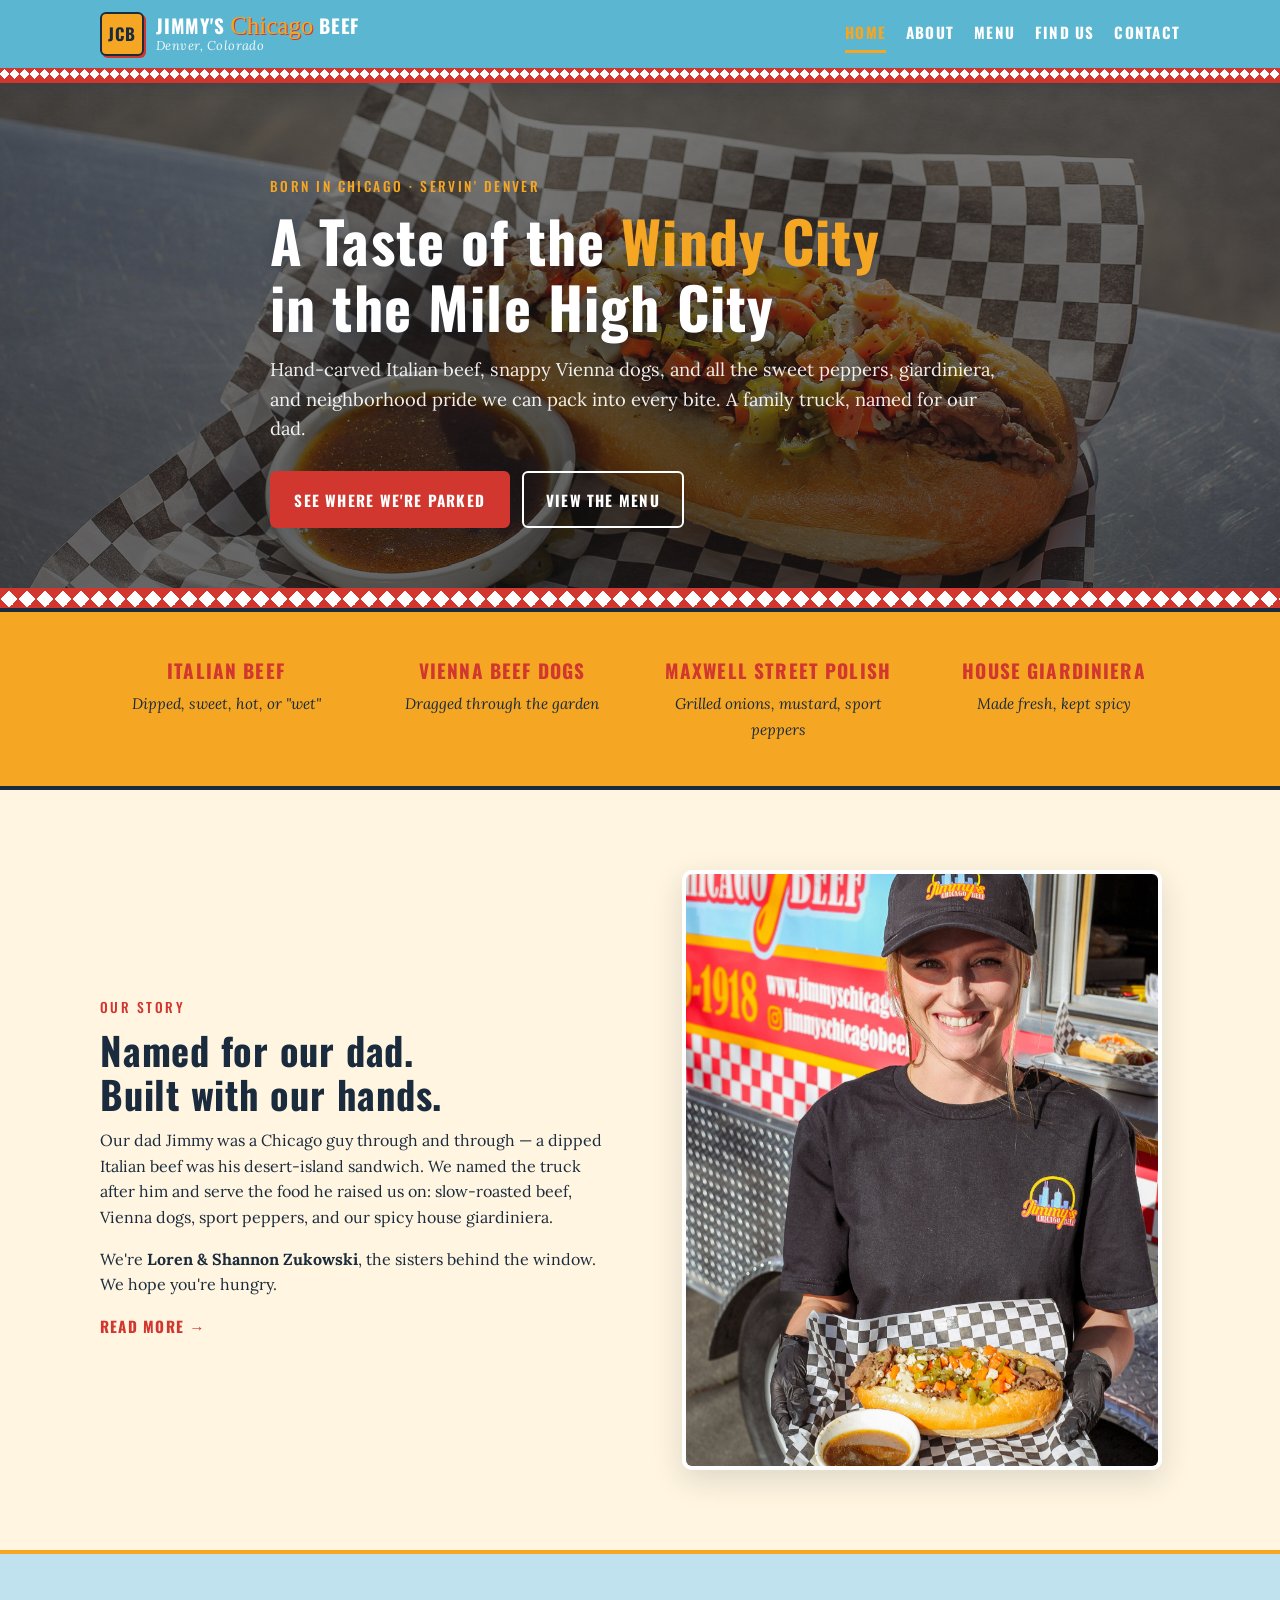
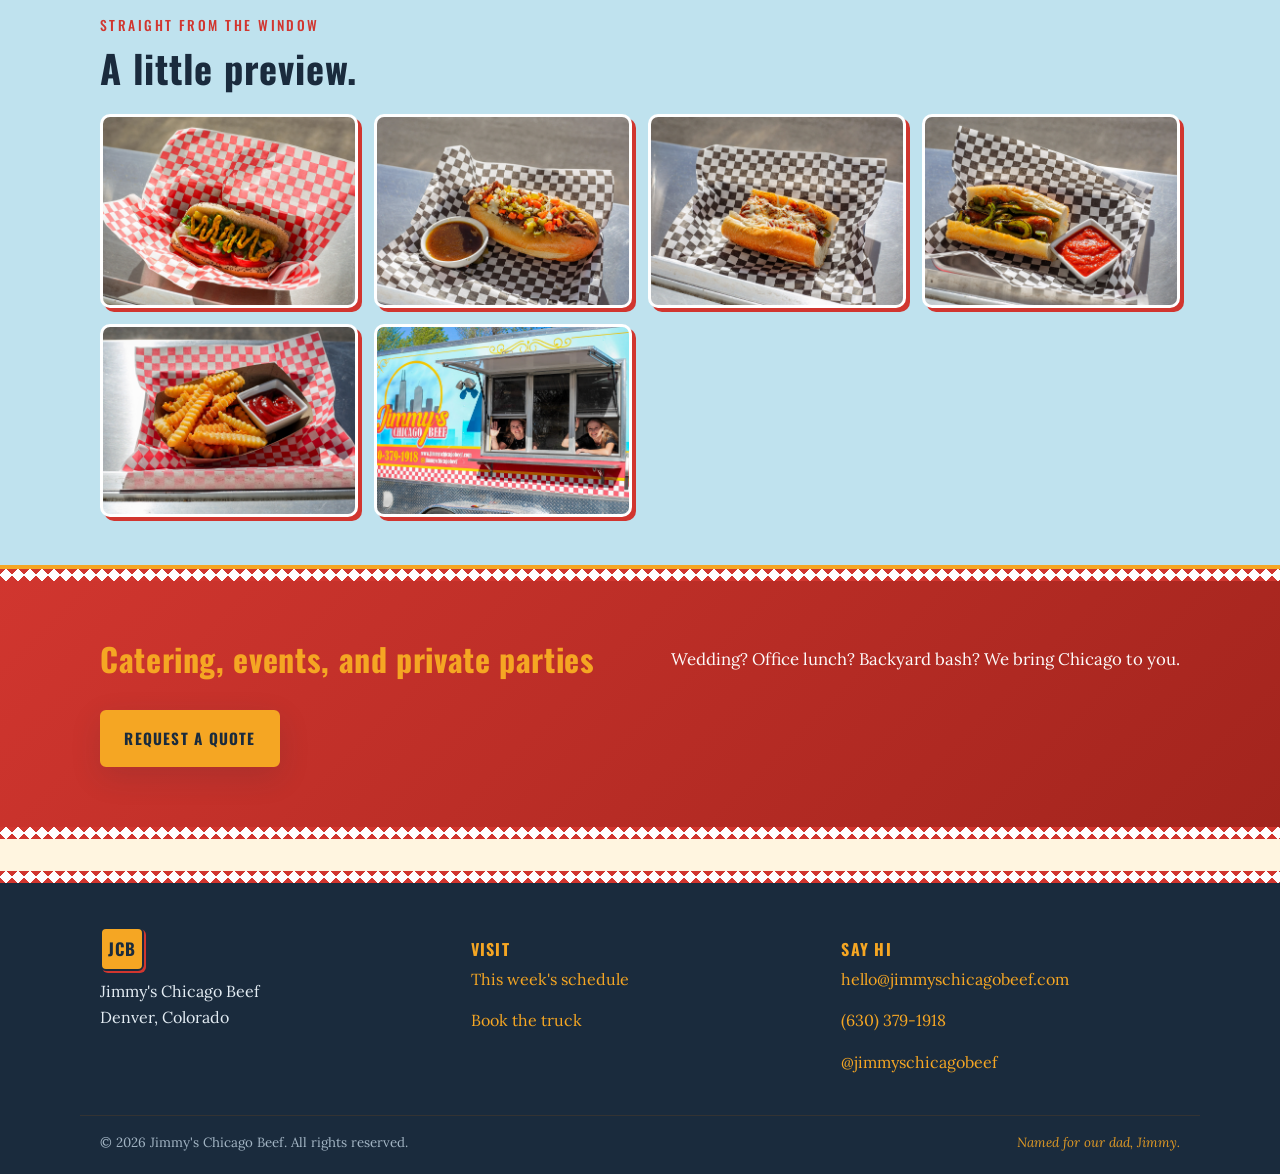
==== commit 5942002d: "Swap oversized logo image for compact JCB text badge; punch up truck-color theme - Replace <img clas" ====
--- a/index.html
+++ b/index.html
@@ -14,8 +14,11 @@
   <header class="site-header">
     <div class="container nav-wrap">
       <a href="index.html" class="brand" aria-label="Jimmy's Chicago Beef — Denver, Colorado">
-        <img src="images/logo.jpg" alt="Jimmy's Chicago Beef" class="brand-logo" />
-        <span class="brand-tag">Denver, Colorado</span>
+        <span class="brand-mark">JCB</span>
+        <span class="brand-text">
+          <span class="brand-name">Jimmy's <span class="script">Chicago</span> Beef</span>
+          <span class="brand-tag">Denver, Colorado</span>
+        </span>
       </a>
       <button class="nav-toggle" aria-label="Toggle menu" aria-expanded="false">
         <span></span><span></span><span></span>
@@ -56,9 +59,9 @@
       <div class="feature-text">
         <p class="eyebrow">Our Story</p>
         <h2>Named for our dad.<br />Built with our hands.</h2>
-        <p>Jimmy was our father — a proud Chicago guy who loved a dipped Italian beef more than just about anything. When we lost him, we built this truck to keep him close. Same roast beef, same Vienna dogs, same sport peppers and neon relish he grew up on — served out of a sky-blue window in Denver.</p>
-        <p>We're <strong>Loren &amp; Shannon Zukowski</strong>, Jimmy's daughters. We hope you're hungry.</p>
-        <a class="btn btn-link" href="about.html">Read Jimmy's story →</a>
+        <p>Our dad Jimmy was a Chicago guy through and through — a dipped Italian beef was his desert-island sandwich. We named the truck after him and serve the food he raised us on: slow-roasted beef, Vienna dogs, sport peppers, and our spicy house giardiniera.</p>
+        <p>We're <strong>Loren &amp; Shannon Zukowski</strong>, the sisters behind the window. We hope you're hungry.</p>
+        <a class="btn btn-link" href="about.html">Read more →</a>
       </div>
       <div class="feature-media">
         <img src="images/owner-portrait.jpg" alt="One of the Zukowski sisters smiling in front of the Jimmy's Chicago Beef food truck, holding an Italian beef sandwich" class="rounded-photo" loading="lazy" />
@@ -92,7 +95,7 @@
   <footer class="site-footer">
     <div class="container footer-grid">
       <div>
-        <img src="images/logo-small.jpg" alt="Jimmy's Chicago Beef" class="brand-logo brand-logo-small" />
+        <span class="brand-mark brand-mark-footer">JCB</span>
         <p>Jimmy's Chicago Beef<br />Denver, Colorado</p>
       </div>
       <div>
@@ -109,7 +112,7 @@
     </div>
     <div class="container footer-bottom">
       <small>&copy; <span id="year"></span> Jimmy's Chicago Beef. All rights reserved.</small>
-      <small class="tribute">In loving memory of Jimmy.</small>
+      <small class="tribute">Named for our dad, Jimmy.</small>
     </div>
   </footer>
 
--- a/styles.css
+++ b/styles.css
@@ -6,16 +6,16 @@
    ========================================================= */
 
 :root {
-  /* Truck palette */
-  --truck-sky:        #8fcbde;  /* light cyan-blue body */
-  --truck-sky-soft:   #cfe8f1;  /* washed sky for backgrounds */
-  --truck-sky-dark:   #4a9cb8;  /* deeper sky for hover/accents */
+  /* Truck palette — punched up for more presence */
+  --truck-sky:        #5ab6d1;  /* vivid truck-body sky blue */
+  --truck-sky-soft:   #bfe2ee;  /* washed sky for backgrounds */
+  --truck-sky-dark:   #2c7a94;  /* deeper sky for hover/accents */
   --truck-red:        #d1362f;  /* checker red */
   --truck-red-dark:   #a2241d;
   --truck-yellow:     #f5a623;  /* "Jimmy's" script yellow-orange */
   --truck-yellow-dark:#cf8810;
-  --truck-navy:       #1f2e3f;  /* skyline silhouette navy */
-  --cream:            #fff8ec;  /* warm off-white */
+  --truck-navy:       #1a2b3d;  /* skyline silhouette navy */
+  --cream:            #fff5e0;  /* warm off-white */
 
   /* Legacy aliases so existing rules keep working */
   --chicago-red:      var(--truck-red);
@@ -107,12 +107,12 @@
 
 /* -------- Header / Nav -------- */
 .site-header {
-  background: #fff;
-  border-bottom: 3px solid var(--truck-red);
+  background: var(--truck-sky);
+  border-bottom: 4px solid var(--truck-red);
   position: sticky;
   top: 0;
   z-index: 50;
-  box-shadow: 0 2px 8px rgba(31,46,63,0.06);
+  box-shadow: 0 4px 12px rgba(26,43,61,0.18);
 }
 /* Red-diamond kick-plate strip beneath the header — echoes the truck */
 .site-header::after {
@@ -147,28 +147,46 @@
 
 .brand:hover { text-decoration: none; }
 
-/* Truck-logo image mark in the header */
-.brand-logo {
-  height: 54px;
-  width: auto;
+/* Text-badge brand mark — small, yellow square with navy "JCB" */
+.brand-mark {
+  display: inline-flex;
+  align-items: center;
+  justify-content: center;
+  width: 44px;
+  height: 44px;
+  background: var(--truck-yellow);
+  color: var(--truck-navy);
+  font-family: var(--font-display);
+  font-weight: 700;
+  font-size: 1.05rem;
+  letter-spacing: 0.04em;
+  border: 2px solid var(--truck-navy);
   border-radius: 6px;
-  box-shadow: 0 2px 6px rgba(31,46,63,0.15);
-  border: 2px solid #fff;
-  display: block;
-}
-.brand-logo-small { height: 40px; border-radius: 5px; }
+  box-shadow: 2px 2px 0 var(--truck-red);
+  flex-shrink: 0;
+}
+.brand-mark-footer {
+  background: var(--truck-yellow);
+  color: var(--truck-navy);
+  margin-bottom: 0.5rem;
+}
 
 .brand-text { display: flex; flex-direction: column; line-height: 1.1; }
-.brand-name { font-size: 1.15rem; }
+.brand-name { font-size: 1.2rem; color: #fff; letter-spacing: 0.04em; text-transform: uppercase; }
+.brand-name .script {
+  font-size: 1.3em;
+  color: var(--truck-yellow);
+  text-shadow: 1px 1px 0 var(--truck-red);
+  text-transform: none;
+  letter-spacing: 0;
+}
 .brand-tag {
   font-family: var(--font-body);
   font-style: italic;
-  color: var(--ink-muted);
-  font-size: 0.85rem;
-}
-
-/* Hide retired JCB text mark if any stray markup remains */
-.brand-mark { display: none; }
+  color: rgba(255,255,255,0.92);
+  font-size: 0.8rem;
+  letter-spacing: 0.03em;
+}
 
 .site-nav {
   display: flex;
@@ -178,16 +196,16 @@
 
 .site-nav a {
   font-family: var(--font-display);
-  font-weight: 500;
-  color: var(--truck-navy);
+  font-weight: 700;
+  color: #fff;
   text-transform: uppercase;
   font-size: 0.95rem;
   letter-spacing: 0.08em;
   padding: 0.35rem 0;
-  border-bottom: 2px solid transparent;
-}
-.site-nav a:hover { color: var(--truck-red); text-decoration: none; }
-.site-nav a.active { color: var(--truck-red); border-bottom-color: var(--truck-red); }
+  border-bottom: 3px solid transparent;
+}
+.site-nav a:hover { color: var(--truck-yellow); text-decoration: none; }
+.site-nav a.active { color: var(--truck-yellow); border-bottom-color: var(--truck-yellow); }
 
 .nav-toggle {
   display: none;
@@ -199,7 +217,7 @@
   padding: 0.5rem;
 }
 .nav-toggle span {
-  width: 24px; height: 2px; background: var(--ink); display: block; transition: transform .25s, opacity .25s;
+  width: 24px; height: 2px; background: #fff; display: block; transition: transform .25s, opacity .25s;
 }
 
 @media (max-width: 760px) {
@@ -209,15 +227,15 @@
     position: absolute;
     top: 100%;
     left: 0; right: 0;
-    background: #fff;
+    background: var(--truck-sky-dark);
     flex-direction: column;
     gap: 0;
     padding: 0.5rem 1.25rem 1rem;
-    border-bottom: 3px solid var(--chicago-red);
+    border-bottom: 4px solid var(--truck-yellow);
   }
   .site-nav.open { display: flex; }
-  .site-nav a { padding: 0.75rem 0; border-bottom: 1px solid var(--line); }
-  .site-nav a.active { border-bottom-color: var(--line); }
+  .site-nav a { padding: 0.75rem 0; border-bottom: 1px solid rgba(255,255,255,0.2); color: #fff; }
+  .site-nav a.active { border-bottom-color: var(--truck-yellow); }
 }
 
 /* -------- Buttons -------- */
@@ -304,23 +322,31 @@
 }
 
 /* -------- Strip cards -------- */
-.strip { background: var(--truck-sky-soft); border-bottom: 3px solid var(--truck-yellow); }
+.strip {
+  background: var(--truck-yellow);
+  border-top: 4px solid var(--truck-navy);
+  border-bottom: 4px solid var(--truck-navy);
+}
 .strip-grid {
   display: grid;
   grid-template-columns: repeat(auto-fit, minmax(200px, 1fr));
   gap: 1.5rem;
   padding: 2.25rem 1.25rem;
 }
-.strip-grid > div { text-align: center; }
+.strip-grid > div {
+  text-align: center;
+  padding: 0.5rem;
+}
 .strip-grid strong {
   display: block;
   font-family: var(--font-display);
-  font-size: 1.15rem;
+  font-size: 1.2rem;
   color: var(--truck-red);
   letter-spacing: 0.06em;
   text-transform: uppercase;
-}
-.strip-grid span { font-style: italic; color: var(--truck-navy); font-size: 0.95rem; opacity: 0.8; }
+  margin-bottom: 0.25rem;
+}
+.strip-grid span { font-style: italic; color: var(--truck-navy); font-size: 0.95rem; }
 
 /* -------- Feature (home story) -------- */
 .feature {
@@ -329,8 +355,10 @@
   gap: 3rem;
   padding: 5rem 1.25rem;
   align-items: center;
-}
-.feature h2 { color: var(--ink); }
+  background: var(--cream);
+}
+.feature h2 { color: var(--truck-navy); }
+.feature .eyebrow { color: var(--truck-red); }
 .feature-media { display: flex; justify-content: center; }
 
 @media (max-width: 800px) {
@@ -370,10 +398,15 @@
 
 /* -------- Page hero (inner pages) -------- */
 .page-hero {
-  background: linear-gradient(180deg, var(--truck-sky-soft) 0%, #fff 100%);
-  padding: 4rem 0 2.5rem;
+  background:
+    linear-gradient(180deg, var(--truck-sky) 0%, var(--truck-sky-dark) 100%);
+  color: #fff;
+  padding: 4rem 0 3rem;
   position: relative;
 }
+.page-hero h1 { color: #fff !important; text-shadow: 0 2px 10px rgba(26,43,61,0.35); }
+.page-hero .eyebrow { color: var(--truck-yellow) !important; }
+.page-hero .lede { color: rgba(255,255,255,0.95) !important; max-width: 640px; }
 .page-hero::after {
   content: "";
   display: block;
@@ -390,9 +423,7 @@
   border-top: 2px solid var(--truck-red);
   border-bottom: 2px solid var(--truck-red);
 }
-.page-hero h1 { margin-bottom: 0.5rem; color: var(--truck-navy); }
-.page-hero .eyebrow { color: var(--truck-red); }
-.page-hero .lede { color: var(--ink-soft); max-width: 640px; }
+.page-hero h1 { margin-bottom: 0.5rem; }
 
 /* -------- About page -------- */
 .story-grid {
@@ -422,9 +453,10 @@
 }
 
 .values {
-  background: #fff;
-  border-top: 1px solid var(--line);
-  border-bottom: 1px solid var(--line);
+  background: var(--truck-navy);
+  color: #fff;
+  border-top: 4px solid var(--truck-yellow);
+  border-bottom: 4px solid var(--truck-red);
 }
 .values-grid {
   display: grid;
@@ -432,7 +464,14 @@
   gap: 2rem;
   padding: 3rem 1.25rem;
 }
-.values-grid h3 { color: var(--chicago-red); }
+.values-grid > div {
+  background: rgba(255,255,255,0.04);
+  border-left: 4px solid var(--truck-yellow);
+  padding: 1.25rem 1.5rem;
+  border-radius: 4px;
+}
+.values-grid h3 { color: var(--truck-yellow); font-size: 1.35rem; }
+.values-grid p { color: rgba(255,255,255,0.92); margin: 0; }
 
 @media (max-width: 800px) {
   .story-grid { grid-template-columns: 1fr; padding: 2.5rem 1.25rem; gap: 2rem; }
@@ -443,12 +482,15 @@
 
 .menu-heading {
   margin: 2.5rem 0 1.25rem;
-  padding-bottom: 0.5rem;
-  border-bottom: 3px solid var(--chicago-red);
+  padding: 0.5rem 1rem;
+  background: var(--truck-red);
+  color: #fff;
+  border-left: 8px solid var(--truck-yellow);
   font-size: 1.6rem;
-  color: var(--chicago-blue-dark);
   text-transform: uppercase;
   letter-spacing: 0.1em;
+  border-radius: 4px;
+  box-shadow: 0 4px 0 var(--truck-navy);
 }
 
 .menu-grid {
@@ -459,29 +501,34 @@
 
 .menu-item {
   background: #fff;
-  border: 1px solid var(--line);
+  border: 2px solid var(--truck-navy);
   border-radius: var(--radius);
   padding: 1.25rem 1.25rem 1rem;
-  box-shadow: 0 2px 0 rgba(0,0,0,0.03);
+  box-shadow: 4px 4px 0 var(--truck-red);
   transition: transform .15s ease, box-shadow .2s;
 }
-.menu-item:hover { transform: translateY(-2px); box-shadow: var(--shadow); }
+.menu-item:hover { transform: translate(-2px, -2px); box-shadow: 6px 6px 0 var(--truck-red); }
 
 .menu-item-head {
   display: flex;
   justify-content: space-between;
-  align-items: baseline;
+  align-items: center;
   gap: 0.75rem;
-  margin-bottom: 0.35rem;
-  border-bottom: 1px dotted var(--line);
-  padding-bottom: 0.35rem;
-}
-.menu-item-head h3 { margin: 0; }
+  margin-bottom: 0.5rem;
+  border-bottom: 2px dotted var(--truck-navy);
+  padding-bottom: 0.5rem;
+}
+.menu-item-head h3 { margin: 0; color: var(--truck-navy); }
 .price {
   font-family: var(--font-display);
   font-weight: 700;
-  color: var(--chicago-red);
-  font-size: 1.15rem;
+  color: var(--truck-navy);
+  background: var(--truck-yellow);
+  font-size: 1.05rem;
+  padding: 0.15rem 0.6rem;
+  border-radius: 4px;
+  border: 2px solid var(--truck-navy);
+  flex-shrink: 0;
 }
 
 .menu-item p { margin: 0; color: var(--ink-soft); }
@@ -489,10 +536,10 @@
 .menu-note {
   margin-top: 2rem;
   padding: 1rem 1.25rem;
-  background: #fff;
-  border-left: 4px solid var(--chicago-blue);
+  background: var(--truck-sky-soft);
+  border-left: 6px solid var(--truck-sky-dark);
   border-radius: 4px;
-  color: var(--ink-muted);
+  color: var(--truck-navy);
   font-style: italic;
 }
 
@@ -506,10 +553,10 @@
 }
 .calendar-embed {
   background: #fff;
-  border: 1px solid var(--line);
+  border: 3px solid var(--truck-navy);
   border-radius: var(--radius);
   overflow: hidden;
-  box-shadow: var(--shadow);
+  box-shadow: 6px 6px 0 var(--truck-red);
 }
 .calendar-embed iframe {
   width: 100%;
@@ -519,12 +566,14 @@
 }
 
 .calendar-help {
-  background: #fff;
-  border: 1px solid var(--line);
+  background: var(--truck-sky-soft);
+  border: 2px solid var(--truck-navy);
+  border-top: 8px solid var(--truck-yellow);
   border-radius: var(--radius);
   padding: 1.5rem;
-}
-.calendar-help h3 { color: var(--chicago-red); margin-bottom: 0.5rem; }
+  box-shadow: 4px 4px 0 var(--truck-red);
+}
+.calendar-help h3 { color: var(--truck-red); margin-bottom: 0.5rem; }
 .muted { color: var(--ink-muted); }
 
 @media (max-width: 900px) {
@@ -543,10 +592,11 @@
 .contact-info h3 { margin-top: 1.25rem; color: var(--chicago-red); }
 .contact-form {
   background: #fff;
-  border: 1px solid var(--line);
+  border: 2px solid var(--truck-navy);
+  border-top: 8px solid var(--truck-yellow);
   border-radius: var(--radius);
   padding: 2rem;
-  box-shadow: var(--shadow);
+  box-shadow: 6px 6px 0 var(--truck-red);
   display: flex;
   flex-direction: column;
   gap: 1rem;
@@ -594,9 +644,10 @@
 
 /* -------- Callout -------- */
 .callout {
-  background: var(--truck-navy);
+  background:
+    linear-gradient(135deg, var(--truck-red) 0%, var(--truck-red-dark) 100%);
   color: #fff;
-  padding: 3rem 0;
+  padding: 3.5rem 0;
   position: relative;
 }
 .callout::before,
@@ -623,8 +674,17 @@
   flex-wrap: wrap;
   padding: 1rem 1.25rem;
 }
-.callout h2 { color: var(--truck-yellow); margin: 0; }
-.callout p { margin: 0; opacity: 0.95; }
+.callout h2 { color: var(--truck-yellow); margin: 0; font-size: clamp(1.5rem, 2.5vw, 2rem); }
+.callout p { margin: 0; opacity: 0.98; font-size: 1.05rem; }
+.callout .btn-primary {
+  background: var(--truck-yellow);
+  border-color: var(--truck-yellow);
+  color: var(--truck-navy);
+}
+.callout .btn-primary:hover {
+  background: var(--truck-yellow-dark);
+  border-color: var(--truck-yellow-dark);
+}
 
 /* -------- Footer -------- */
 .site-footer {
@@ -699,10 +759,13 @@
 
 /* -------- Home: gallery -------- */
 .gallery-section {
-  padding: 4rem 0 2rem;
-  background: #fff;
-  border-top: 1px solid var(--line);
-}
+  padding: 4rem 0 3rem;
+  background: var(--truck-sky-soft);
+  border-top: 4px solid var(--truck-yellow);
+  border-bottom: 4px solid var(--truck-yellow);
+}
+.gallery-section .eyebrow { color: var(--truck-red); }
+.gallery-section h2 { color: var(--truck-navy); }
 .gallery-title { margin-bottom: 1.5rem; }
 .gallery-grid {
   display: grid;
@@ -713,8 +776,9 @@
   margin: 0;
   overflow: hidden;
   border-radius: var(--radius);
-  background: var(--line);
-  box-shadow: 0 2px 0 rgba(0,0,0,0.05);
+  background: #fff;
+  border: 3px solid #fff;
+  box-shadow: 4px 4px 0 var(--truck-red);
   aspect-ratio: 4 / 3;
 }
 .gallery-grid img {
@@ -755,12 +819,13 @@
 
 /* -------- About: behind-the-scenes -------- */
 .bts {
-  background: #fff;
+  background: var(--truck-sky-soft);
   padding: 4rem 0 3rem;
-  border-top: 1px solid var(--line);
-  border-bottom: 1px solid var(--line);
-}
-.bts h2 { margin-bottom: 1.5rem; }
+  border-top: 4px solid var(--truck-yellow);
+  border-bottom: 4px solid var(--truck-yellow);
+}
+.bts h2 { margin-bottom: 1.5rem; color: var(--truck-navy); }
+.bts .eyebrow { color: var(--truck-red); }
 .bts-grid {
   display: grid;
   grid-template-columns: repeat(auto-fit, minmax(240px, 1fr));
@@ -771,7 +836,8 @@
   overflow: hidden;
   border-radius: var(--radius);
   aspect-ratio: 4 / 3;
-  box-shadow: 0 2px 0 rgba(0,0,0,0.05);
+  border: 3px solid #fff;
+  box-shadow: 4px 4px 0 var(--truck-red);
 }
 .bts-grid img {
   width: 100%;
@@ -793,7 +859,7 @@
   aspect-ratio: 4 / 3;
   object-fit: cover;
   display: block;
-  border-bottom: 3px solid var(--chicago-red);
+  border-bottom: 4px solid var(--truck-yellow);
 }
 .menu-item.has-photo .menu-item-body {
   padding: 1.25rem 1.25rem 1rem;
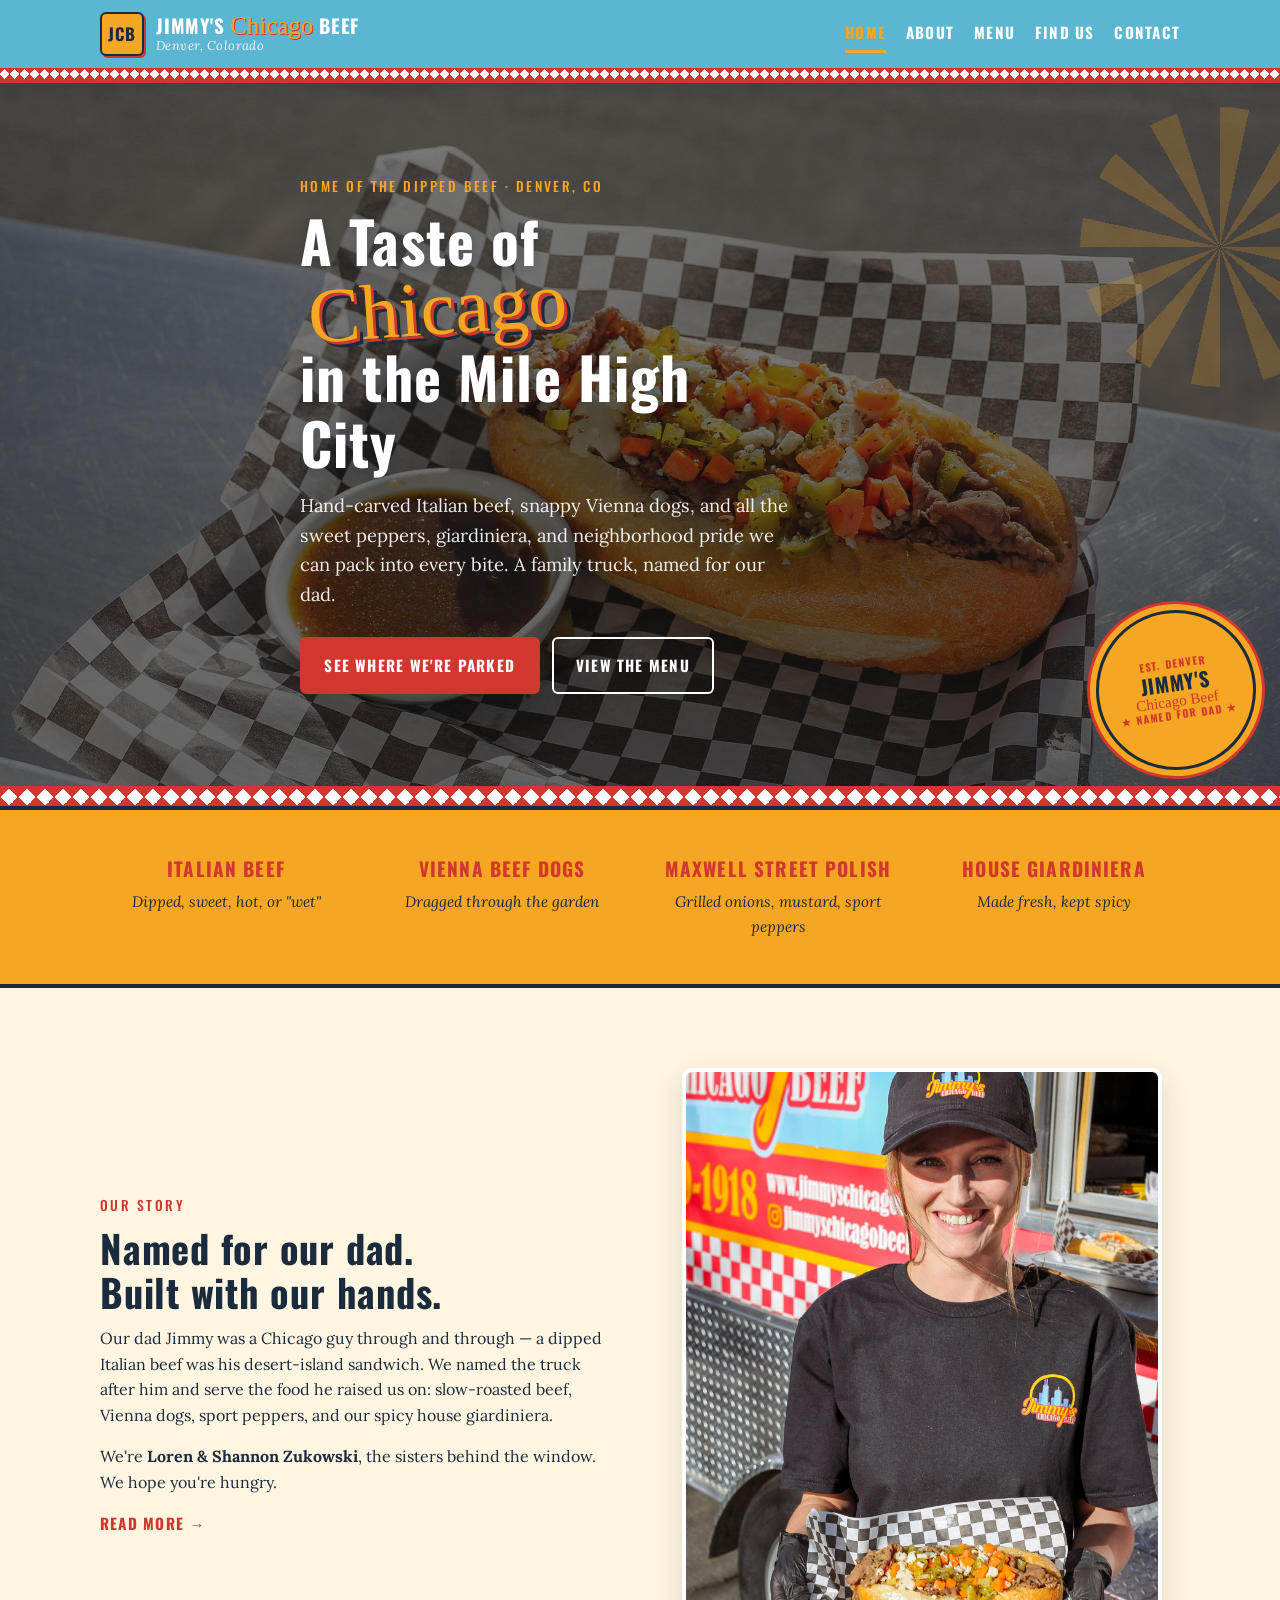
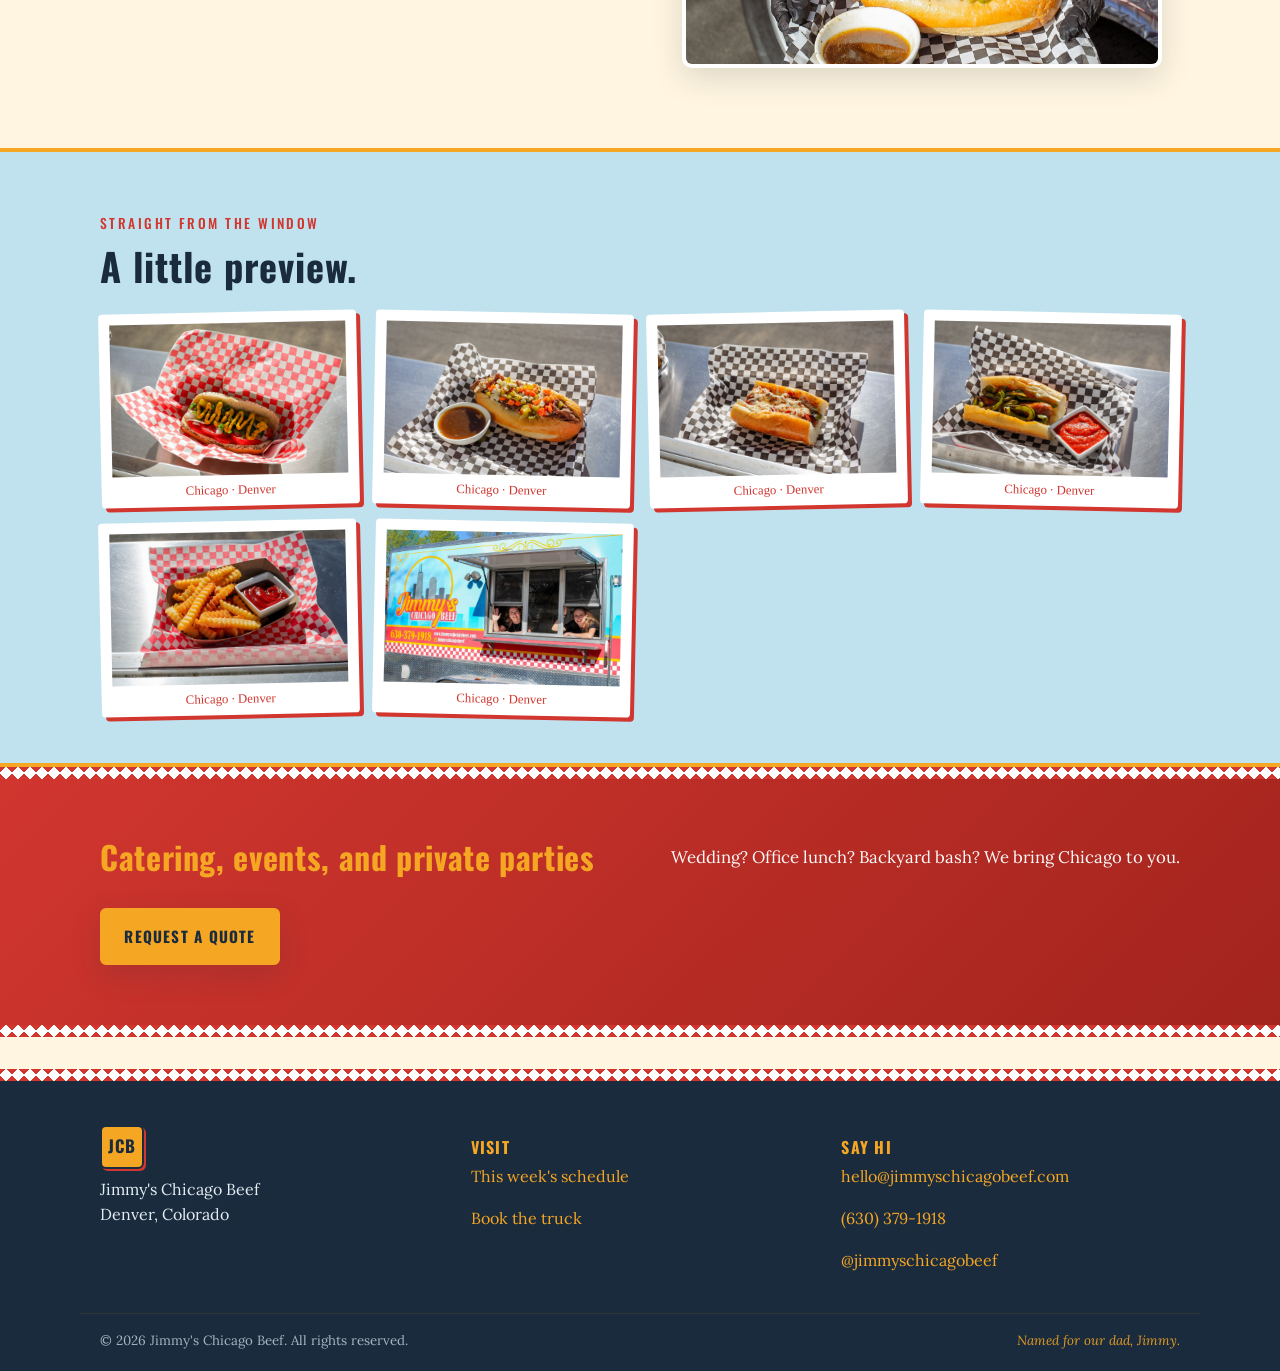
==== commit fe912643: "Borrow retro / roadside-diner cues from panihole.com - "Home of the Dipped Beef" signature eyebrow o" ====
--- a/index.html
+++ b/index.html
@@ -35,13 +35,22 @@
 
   <main>
     <section class="hero hero-photo" style="background-image: linear-gradient(rgba(20,20,20,0.55), rgba(20,20,20,0.65)), url('images/italian-beef.jpg');">
+      <div class="starburst" aria-hidden="true"></div>
       <div class="container hero-content">
-        <p class="eyebrow">Born in Chicago · Servin' Denver</p>
-        <h1>A Taste of the <em>Windy City</em><br />in the Mile High City</h1>
+        <p class="eyebrow">Home of the Dipped Beef · Denver, CO</p>
+        <h1>A Taste of <span class="script-xl">Chicago</span><br />in the Mile High City</h1>
         <p class="lede">Hand-carved Italian beef, snappy Vienna dogs, and all the sweet peppers, giardiniera, and neighborhood pride we can pack into every bite. A family truck, named for our dad.</p>
         <div class="cta-row">
           <a class="btn btn-primary" href="calendar.html">See Where We're Parked</a>
           <a class="btn btn-ghost" href="menu.html">View the Menu</a>
+        </div>
+      </div>
+      <div class="seal" aria-hidden="true">
+        <div class="seal-inner">
+          <span class="seal-top">Est. Denver</span>
+          <span class="seal-big">JIMMY'S</span>
+          <span class="seal-mid">Chicago Beef</span>
+          <span class="seal-bot">★ Named For Dad ★</span>
         </div>
       </div>
     </section>
--- a/styles.css
+++ b/styles.css
@@ -283,8 +283,9 @@
   background:
     linear-gradient(rgba(31,46,63,0.45), rgba(31,46,63,0.60)),
     linear-gradient(180deg, var(--truck-sky) 0%, var(--truck-sky-dark) 100%);
-  padding: 6rem 0 5rem;
+  padding: 6rem 0 7rem;
   overflow: hidden;
+  min-height: 560px;
 }
 .hero::before {
   content: "";
@@ -293,7 +294,8 @@
                     radial-gradient(circle at 80% 70%, rgba(255,255,255,0.06) 0, transparent 45%);
   pointer-events: none;
 }
-.hero-content { position: relative; max-width: 780px; z-index: 1; }
+.hero-content { position: relative; max-width: 720px; z-index: 1; padding-right: 1rem; }
+@media (min-width: 900px) { .hero-content { padding-right: 200px; } }
 .hero .eyebrow { color: var(--truck-yellow); }
 .hero h1 { color: #fff; text-shadow: 0 2px 12px rgba(31,46,63,0.4); }
 .hero h1 em { font-style: normal; color: var(--truck-yellow); }
@@ -902,3 +904,171 @@
 /* -------- A11y & utilities -------- */
 :focus-visible { outline: 2px solid var(--chicago-blue); outline-offset: 2px; }
 img { max-width: 100%; height: auto; display: block; }
+
+/* =========================================================
+   Retro / roadside-diner accents
+   (inspired by mid-century & Googie food-truck branding)
+   ========================================================= */
+
+/* Big Pacifico flourish sized for the hero headline */
+.script-xl {
+  font-family: var(--font-script);
+  font-weight: 400;
+  color: var(--truck-yellow);
+  font-size: 1.35em;
+  line-height: 0.9;
+  letter-spacing: 0;
+  text-shadow:
+    3px 3px 0 var(--truck-red),
+    6px 6px 0 var(--truck-navy);
+  display: inline-block;
+  transform: rotate(-4deg);
+  padding: 0 0.1em;
+}
+
+/* Circular stamp / seal — bottom-right of the home hero */
+.seal {
+  position: absolute;
+  right: 1.5rem;
+  bottom: 2.25rem;
+  width: 160px;
+  height: 160px;
+  border-radius: 50%;
+  background: var(--truck-yellow);
+  color: var(--truck-navy);
+  border: 3px solid var(--truck-navy);
+  box-shadow:
+    0 0 0 6px var(--truck-yellow),
+    0 0 0 9px var(--truck-red),
+    6px 6px 0 rgba(0,0,0,0.2);
+  display: flex;
+  align-items: center;
+  justify-content: center;
+  text-align: center;
+  transform: rotate(-8deg);
+  z-index: 2;
+  font-family: var(--font-display);
+}
+.seal-inner {
+  display: flex;
+  flex-direction: column;
+  align-items: center;
+  gap: 0.15rem;
+  padding: 0.5rem;
+  line-height: 1;
+}
+.seal-top, .seal-bot {
+  font-size: 0.65rem;
+  letter-spacing: 0.12em;
+  text-transform: uppercase;
+  font-weight: 700;
+  color: var(--truck-red);
+}
+.seal-big {
+  font-size: 1.25rem;
+  font-weight: 700;
+  letter-spacing: 0.04em;
+  color: var(--truck-navy);
+  text-transform: uppercase;
+}
+.seal-mid {
+  font-family: var(--font-script);
+  font-size: 0.95rem;
+  color: var(--truck-red);
+  line-height: 1;
+  margin-top: -0.1rem;
+}
+
+@media (max-width: 760px) {
+  .seal { width: 120px; height: 120px; right: 0.75rem; bottom: 1rem; }
+  .seal-big { font-size: 0.95rem; }
+  .seal-mid { font-size: 0.75rem; }
+  .seal-top, .seal-bot { font-size: 0.55rem; }
+}
+
+/* Googie starburst accent behind hero content */
+.starburst {
+  position: absolute;
+  top: 1.5rem;
+  right: -80px;
+  width: 280px;
+  height: 280px;
+  background:
+    conic-gradient(
+      var(--truck-yellow) 0deg 12deg, transparent 12deg 30deg,
+      var(--truck-yellow) 30deg 42deg, transparent 42deg 60deg,
+      var(--truck-yellow) 60deg 72deg, transparent 72deg 90deg,
+      var(--truck-yellow) 90deg 102deg, transparent 102deg 120deg,
+      var(--truck-yellow) 120deg 132deg, transparent 132deg 150deg,
+      var(--truck-yellow) 150deg 162deg, transparent 162deg 180deg,
+      var(--truck-yellow) 180deg 192deg, transparent 192deg 210deg,
+      var(--truck-yellow) 210deg 222deg, transparent 222deg 240deg,
+      var(--truck-yellow) 240deg 252deg, transparent 252deg 270deg,
+      var(--truck-yellow) 270deg 282deg, transparent 282deg 300deg,
+      var(--truck-yellow) 300deg 312deg, transparent 312deg 330deg,
+      var(--truck-yellow) 330deg 342deg, transparent 342deg 360deg
+    );
+  opacity: 0.22;
+  border-radius: 50%;
+  pointer-events: none;
+  z-index: 0;
+  animation: starburst-spin 60s linear infinite;
+}
+@keyframes starburst-spin {
+  from { transform: rotate(0deg); }
+  to   { transform: rotate(360deg); }
+}
+@media (max-width: 760px) { .starburst { display: none; } }
+
+/* Postcard-style photo frames — white borders, soft rotation on hover */
+.gallery-grid figure,
+.bts-grid figure {
+  background: #fff;
+  padding: 8px 8px 28px;
+  border-radius: 4px;
+  position: relative;
+  transition: transform .25s ease, box-shadow .2s ease;
+}
+.gallery-grid figure:nth-child(odd)  { transform: rotate(-1.2deg); }
+.gallery-grid figure:nth-child(even) { transform: rotate(1.2deg); }
+.gallery-grid figure:hover,
+.bts-grid figure:hover { transform: rotate(0) translateY(-4px); box-shadow: 8px 8px 0 var(--truck-red); }
+.gallery-grid figure::after {
+  content: "Chicago · Denver";
+  position: absolute;
+  left: 0; right: 0; bottom: 6px;
+  text-align: center;
+  font-family: var(--font-script);
+  font-size: 0.8rem;
+  color: var(--truck-red);
+  line-height: 1;
+}
+
+/* "House Fave" stamp — can be added to any .menu-item */
+.menu-item.fave { position: relative; }
+.menu-item.fave::after {
+  content: "House\AFave";
+  white-space: pre;
+  position: absolute;
+  top: -14px;
+  right: -14px;
+  width: 74px;
+  height: 74px;
+  border-radius: 50%;
+  background: var(--truck-red);
+  color: #fff;
+  border: 3px solid #fff;
+  box-shadow: 0 0 0 3px var(--truck-red), 3px 3px 0 rgba(0,0,0,0.2);
+  display: flex;
+  align-items: center;
+  justify-content: center;
+  text-align: center;
+  font-family: var(--font-display);
+  font-weight: 700;
+  text-transform: uppercase;
+  letter-spacing: 0.05em;
+  font-size: 0.85rem;
+  line-height: 1;
+  transform: rotate(12deg);
+  z-index: 2;
+}
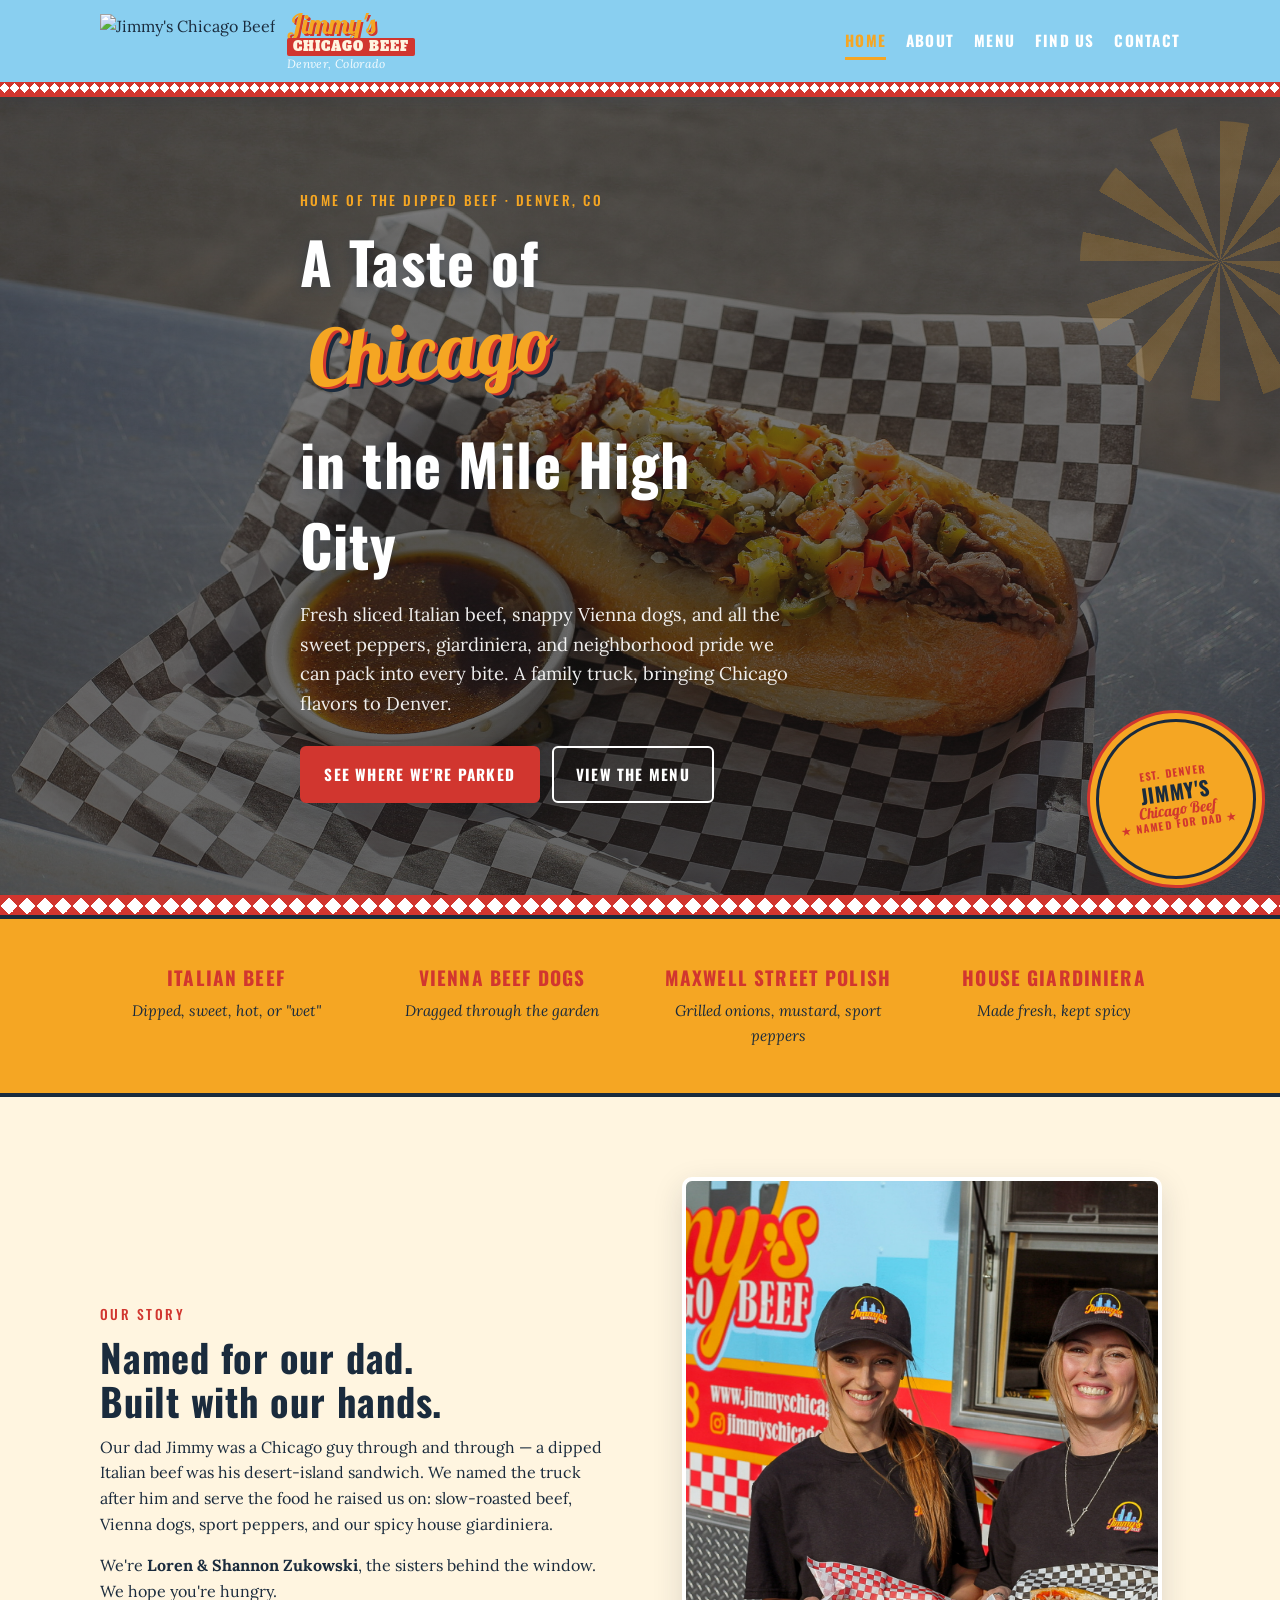
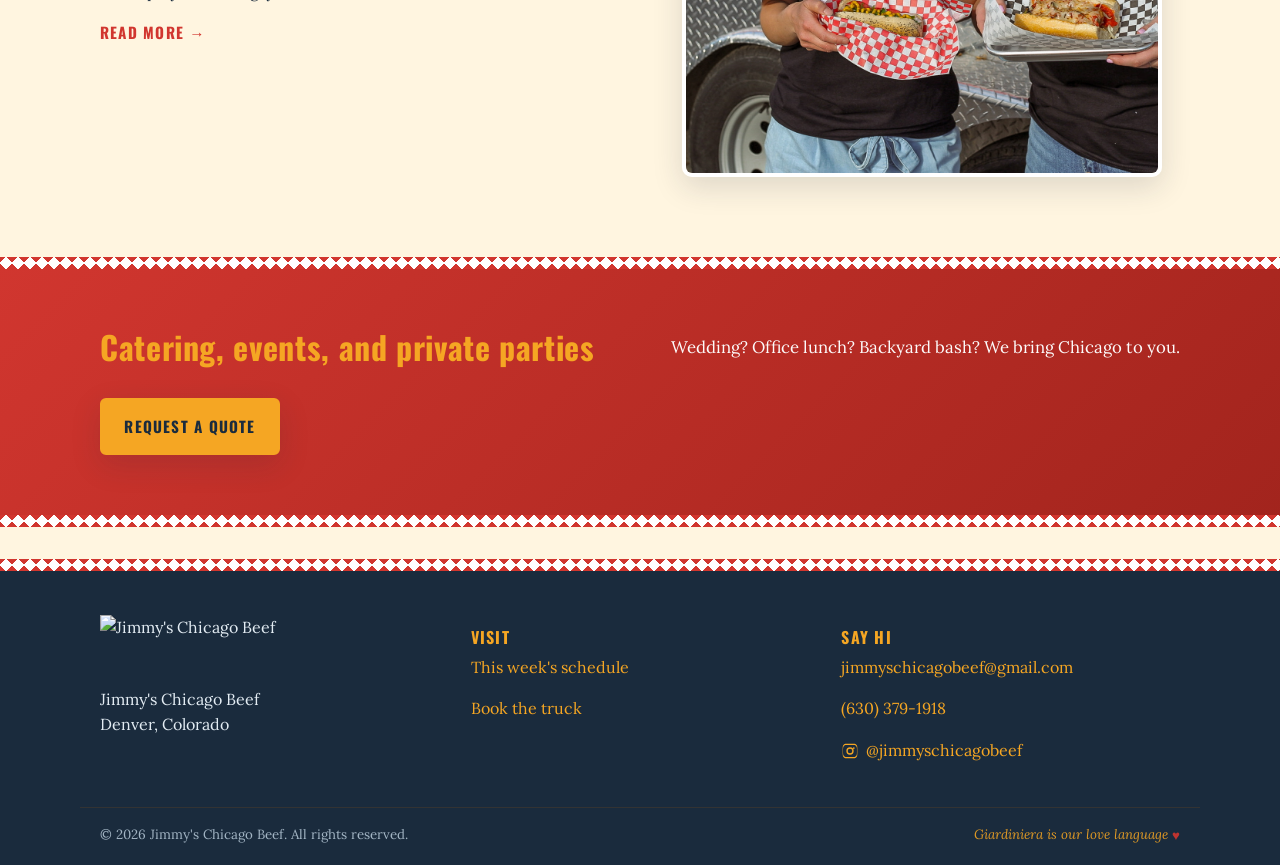
==== commit 09237167: "Rebrand: real logo image, baby-blue palette, logo-matched typography, PDF menu, copy updates Brand /" ====
--- a/index.html
+++ b/index.html
@@ -8,15 +8,16 @@
   <link rel="stylesheet" href="styles.css" />
   <link rel="preconnect" href="https://fonts.googleapis.com" />
   <link rel="preconnect" href="https://fonts.gstatic.com" crossorigin />
-  <link href="https://fonts.googleapis.com/css2?family=Oswald:wght@500;700&family=Lora:ital,wght@0,400;0,600;1,400&family=Pacifico&display=swap" rel="stylesheet" />
+  <link href="https://fonts.googleapis.com/css2?family=Oswald:wght@500;700&family=Lora:ital,wght@0,400;0,600;1,400&family=Lobster&family=Alfa+Slab+One&display=swap" rel="stylesheet" />
 </head>
 <body>
   <header class="site-header">
     <div class="container nav-wrap">
       <a href="index.html" class="brand" aria-label="Jimmy's Chicago Beef — Denver, Colorado">
-        <span class="brand-mark">JCB</span>
+        <img src="images/logo.png" alt="Jimmy's Chicago Beef" class="brand-logo" />
         <span class="brand-text">
-          <span class="brand-name">Jimmy's <span class="script">Chicago</span> Beef</span>
+          <span class="brand-jimmys">Jimmy's</span>
+          <span class="brand-beef">Chicago Beef</span>
           <span class="brand-tag">Denver, Colorado</span>
         </span>
       </a>
@@ -38,8 +39,8 @@
       <div class="starburst" aria-hidden="true"></div>
       <div class="container hero-content">
         <p class="eyebrow">Home of the Dipped Beef · Denver, CO</p>
-        <h1>A Taste of <span class="script-xl">Chicago</span><br />in the Mile High City</h1>
-        <p class="lede">Hand-carved Italian beef, snappy Vienna dogs, and all the sweet peppers, giardiniera, and neighborhood pride we can pack into every bite. A family truck, named for our dad.</p>
+        <h1>A Taste of <span class="script-xl">Chicago</span><br /><span class="mile-high">in the Mile High City</span></h1>
+        <p class="lede">Fresh sliced Italian beef, snappy Vienna dogs, and all the sweet peppers, giardiniera, and neighborhood pride we can pack into every bite. A family truck, bringing Chicago flavors to Denver.</p>
         <div class="cta-row">
           <a class="btn btn-primary" href="calendar.html">See Where We're Parked</a>
           <a class="btn btn-ghost" href="menu.html">View the Menu</a>
@@ -73,22 +74,7 @@
         <a class="btn btn-link" href="about.html">Read more →</a>
       </div>
       <div class="feature-media">
-        <img src="images/owner-portrait.jpg" alt="One of the Zukowski sisters smiling in front of the Jimmy's Chicago Beef food truck, holding an Italian beef sandwich" class="rounded-photo" loading="lazy" />
-      </div>
-    </section>
-
-    <section class="gallery-section">
-      <div class="container">
-        <p class="eyebrow">Straight from the window</p>
-        <h2 class="gallery-title">A little preview.</h2>
-        <div class="gallery-grid">
-          <figure><img src="images/chicago-dog.jpg" alt="Chicago-style hot dog with mustard, relish, tomato, pickle, and sport peppers on a poppyseed bun" loading="lazy" /></figure>
-          <figure><img src="images/italian-beef.jpg" alt="Italian beef sandwich topped with giardiniera, served with a cup of seasoned jus for dipping" loading="lazy" /></figure>
-          <figure><img src="images/meatball-sub.jpg" alt="Meatball sub with melted mozzarella cheese on a toasted roll" loading="lazy" /></figure>
-          <figure><img src="images/sausage-sub.jpg" alt="Italian sausage sub with grilled peppers and marinara" loading="lazy" /></figure>
-          <figure><img src="images/fries.jpg" alt="Crinkle-cut fries in a checkered basket with ketchup" loading="lazy" /></figure>
-          <figure><img src="images/truck-window.jpg" alt="Jimmy's Chicago Beef food truck with team waving from the service window" loading="lazy" /></figure>
-        </div>
+        <img src="images/team-truck.jpg" alt="Loren and Shannon Zukowski in front of the Jimmy's Chicago Beef food truck" class="rounded-photo" loading="lazy" />
       </div>
     </section>
 
@@ -104,7 +90,7 @@
   <footer class="site-footer">
     <div class="container footer-grid">
       <div>
-        <span class="brand-mark brand-mark-footer">JCB</span>
+        <img src="images/logo.png" alt="Jimmy's Chicago Beef" class="brand-logo brand-logo-footer" />
         <p>Jimmy's Chicago Beef<br />Denver, Colorado</p>
       </div>
       <div>
@@ -114,14 +100,17 @@
       </div>
       <div>
         <h4>Say hi</h4>
-        <p><a href="mailto:hello@jimmyschicagobeef.com">hello@jimmyschicagobeef.com</a></p>
+        <p><a href="mailto:jimmyschicagobeef@gmail.com">jimmyschicagobeef@gmail.com</a></p>
         <p><a href="tel:+16303791918">(630) 379-1918</a></p>
-        <p><a href="https://instagram.com/jimmyschicagobeef" target="_blank" rel="noopener">@jimmyschicagobeef</a></p>
+        <p><a class="ig-link" href="https://instagram.com/jimmyschicagobeef" target="_blank" rel="noopener" aria-label="Jimmy's Chicago Beef on Instagram">
+          <svg class="ig-icon" viewBox="0 0 24 24" aria-hidden="true"><path d="M12 2.2c3.2 0 3.6 0 4.85.07 1.17.05 1.8.25 2.22.41.56.22.96.48 1.38.9.42.42.68.82.9 1.38.16.42.36 1.05.41 2.22.06 1.25.07 1.63.07 4.82 0 3.2 0 3.58-.07 4.83-.05 1.17-.25 1.8-.41 2.22-.22.56-.48.96-.9 1.38-.42.42-.82.68-1.38.9-.42.16-1.05.36-2.22.41-1.25.06-1.62.07-4.82.07-3.2 0-3.58 0-4.83-.07-1.17-.05-1.8-.25-2.22-.41-.56-.22-.96-.48-1.38-.9-.42-.42-.68-.82-.9-1.38-.16-.42-.36-1.05-.41-2.22C2.2 15.58 2.2 15.2 2.2 12s0-3.58.07-4.83c.05-1.17.25-1.8.41-2.22.22-.56.48-.96.9-1.38.42-.42.82-.68 1.38-.9.42-.16 1.05-.36 2.22-.41C8.42 2.2 8.8 2.2 12 2.2Zm0 1.82c-3.14 0-3.51 0-4.75.06-1.07.05-1.65.23-2.04.38-.51.2-.88.44-1.26.82-.38.38-.62.75-.82 1.26-.15.39-.33.97-.38 2.04C2.68 9.82 2.68 10.2 2.68 12c0 1.8 0 2.17.06 3.42.05 1.07.23 1.65.38 2.04.2.51.44.88.82 1.26.38.38.75.62 1.26.82.39.15.97.33 2.04.38 1.24.06 1.61.06 4.75.06s3.51 0 4.75-.06c1.07-.05 1.65-.23 2.04-.38.51-.2.88-.44 1.26-.82.38-.38.62-.75.82-1.26.15-.39.33-.97.38-2.04.06-1.25.06-1.62.06-3.42 0-1.8 0-2.17-.06-3.42-.05-1.07-.23-1.65-.38-2.04-.2-.51-.44-.88-.82-1.26-.38-.38-.75-.62-1.26-.82-.39-.15-.97-.33-2.04-.38C15.51 4.02 15.14 4.02 12 4.02Zm0 3.1a4.88 4.88 0 1 1 0 9.76 4.88 4.88 0 0 1 0-9.76Zm0 1.82a3.06 3.06 0 1 0 0 6.12 3.06 3.06 0 0 0 0-6.12Zm5.09-2.05a1.14 1.14 0 1 1 0 2.28 1.14 1.14 0 0 1 0-2.28Z"/></svg>
+          @jimmyschicagobeef
+        </a></p>
       </div>
     </div>
     <div class="container footer-bottom">
       <small>&copy; <span id="year"></span> Jimmy's Chicago Beef. All rights reserved.</small>
-      <small class="tribute">Named for our dad, Jimmy.</small>
+      <small class="tribute">Giardiniera is our love language <span class="heart">♥</span></small>
     </div>
   </footer>
 
--- a/styles.css
+++ b/styles.css
@@ -1,38 +1,29 @@
-/* =========================================================
-   Jimmy's Chicago Beef — Site Styles
-   Palette pulled straight from the truck wrap:
-   sky blue body, red-and-white diamond kick plate,
-   yellow-orange "Jimmy's" script, deep navy skyline.
-   ========================================================= */
+/* Jimmy's Chicago Beef — site styles.
+   Palette pulled from the truck wrap: sky-blue body, red-and-white diamond
+   kick plate, yellow-orange "Jimmy's" script, deep navy skyline. */
 
 :root {
-  /* Truck palette — punched up for more presence */
-  --truck-sky:        #5ab6d1;  /* vivid truck-body sky blue */
-  --truck-sky-soft:   #bfe2ee;  /* washed sky for backgrounds */
-  --truck-sky-dark:   #2c7a94;  /* deeper sky for hover/accents */
-  --truck-red:        #d1362f;  /* checker red */
+  --truck-sky:        #89cff0;
+  --truck-sky-soft:   #cfecf9;
+  --truck-sky-dark:   #4aa3c7;
+  --truck-red:        #d1362f;
   --truck-red-dark:   #a2241d;
-  --truck-yellow:     #f5a623;  /* "Jimmy's" script yellow-orange */
+  --truck-yellow:     #f5a623;
   --truck-yellow-dark:#cf8810;
-  --truck-navy:       #1a2b3d;  /* skyline silhouette navy */
-  --cream:            #fff5e0;  /* warm off-white */
-
-  /* Legacy aliases so existing rules keep working */
-  --chicago-red:      var(--truck-red);
-  --chicago-red-dark: var(--truck-red-dark);
-  --chicago-blue:     var(--truck-sky-dark);
-  --chicago-blue-dark:var(--truck-navy);
+  --truck-navy:       #1a2b3d;
+  --cream:            #fff5e0;
 
   --ink:        var(--truck-navy);
   --ink-soft:   #3a4a5c;
   --ink-muted:  #6b7a8a;
   --line:       #e4ecf1;
-  --shadow:     0 10px 30px rgba(31, 46, 63, 0.15);
+  --shadow:     0 10px 30px rgba(26, 43, 61, 0.15);
   --radius:     10px;
   --max:        1120px;
   --font-display: "Oswald", "Arial Narrow", Arial, sans-serif;
   --font-body:    "Lora", Georgia, "Times New Roman", serif;
-  --font-script:  "Pacifico", "Brush Script MT", cursive;
+  --font-script:  "Lobster", "Pacifico", "Brush Script MT", cursive;
+  --font-slab:    "Alfa Slab One", "Ultra", Georgia, serif;
 }
 
 * { box-sizing: border-box; }
@@ -61,7 +52,7 @@
 h3 { font-size: 1.25rem; margin: 0 0 0.5rem; }
 p  { margin: 0 0 1rem; }
 
-a { color: var(--chicago-red); text-decoration: none; }
+a { color: var(--truck-red); text-decoration: none; }
 a:hover { text-decoration: underline; }
 
 .container {
@@ -89,20 +80,6 @@
   letter-spacing: 0;
   line-height: 1;
   text-shadow: 2px 2px 0 var(--truck-red);
-}
-
-/* Red-and-white diamond checker stripe (matches truck kick plate) */
-.checker-stripe {
-  height: 18px;
-  background-image:
-    linear-gradient(135deg, var(--truck-red) 25%, transparent 25%) 0 0,
-    linear-gradient(225deg, var(--truck-red) 25%, transparent 25%) 0 0,
-    linear-gradient(315deg, var(--truck-red) 25%, transparent 25%) 0 0,
-    linear-gradient(45deg,  var(--truck-red) 25%, transparent 25%) 0 0;
-  background-size: 18px 18px;
-  background-color: #fff;
-  border-top: 2px solid var(--truck-red);
-  border-bottom: 2px solid var(--truck-red);
 }
 
 /* -------- Header / Nav -------- */
@@ -147,45 +124,45 @@
 
 .brand:hover { text-decoration: none; }
 
-/* Text-badge brand mark — small, yellow square with navy "JCB" */
-.brand-mark {
-  display: inline-flex;
-  align-items: center;
-  justify-content: center;
-  width: 44px;
-  height: 44px;
-  background: var(--truck-yellow);
-  color: var(--truck-navy);
-  font-family: var(--font-display);
-  font-weight: 700;
-  font-size: 1.05rem;
-  letter-spacing: 0.04em;
-  border: 2px solid var(--truck-navy);
-  border-radius: 6px;
-  box-shadow: 2px 2px 0 var(--truck-red);
+/* Brand mark — logo image. Falls back gracefully if the file is missing. */
+.brand-logo {
+  height: 54px;
+  width: auto;
+  display: block;
   flex-shrink: 0;
 }
-.brand-mark-footer {
-  background: var(--truck-yellow);
-  color: var(--truck-navy);
-  margin-bottom: 0.5rem;
-}
-
-.brand-text { display: flex; flex-direction: column; line-height: 1.1; }
-.brand-name { font-size: 1.2rem; color: #fff; letter-spacing: 0.04em; text-transform: uppercase; }
-.brand-name .script {
-  font-size: 1.3em;
+.brand-logo-footer { height: 64px; margin-bottom: 0.5rem; }
+
+.brand-text { display: flex; flex-direction: column; line-height: 1.05; }
+.brand-jimmys {
+  font-family: var(--font-script);
+  font-weight: 400;
+  font-size: 1.7rem;
   color: var(--truck-yellow);
-  text-shadow: 1px 1px 0 var(--truck-red);
-  text-transform: none;
+  text-shadow: 1.5px 1.5px 0 var(--truck-red);
   letter-spacing: 0;
+  line-height: 0.9;
+}
+.brand-beef {
+  font-family: var(--font-slab);
+  font-weight: 400;
+  font-size: 0.8rem;
+  color: var(--cream);
+  text-transform: uppercase;
+  letter-spacing: 0.08em;
+  background: var(--truck-red);
+  padding: 2px 6px;
+  border-radius: 2px;
+  align-self: flex-start;
+  margin-top: 2px;
 }
 .brand-tag {
   font-family: var(--font-body);
   font-style: italic;
   color: rgba(255,255,255,0.92);
-  font-size: 0.8rem;
+  font-size: 0.75rem;
   letter-spacing: 0.03em;
+  margin-top: 2px;
 }
 
 .site-nav {
@@ -255,12 +232,12 @@
 }
 .btn:hover { transform: translateY(-1px); text-decoration: none; }
 .btn-primary {
-  background: var(--chicago-red);
+  background: var(--truck-red);
   color: #fff;
-  border-color: var(--chicago-red);
+  border-color: var(--truck-red);
   box-shadow: var(--shadow);
 }
-.btn-primary:hover { background: var(--chicago-red-dark); border-color: var(--chicago-red-dark); }
+.btn-primary:hover { background: var(--truck-red-dark); border-color: var(--truck-red-dark); }
 .btn-ghost {
   background: transparent;
   color: #fff;
@@ -269,7 +246,7 @@
 .btn-ghost:hover { background: #fff; color: var(--ink); }
 .btn-link {
   background: transparent;
-  color: var(--chicago-red);
+  color: var(--truck-red);
   padding: 0;
   border: none;
   font-weight: 700;
@@ -297,8 +274,9 @@
 .hero-content { position: relative; max-width: 720px; z-index: 1; padding-right: 1rem; }
 @media (min-width: 900px) { .hero-content { padding-right: 200px; } }
 .hero .eyebrow { color: var(--truck-yellow); }
-.hero h1 { color: #fff; text-shadow: 0 2px 12px rgba(31,46,63,0.4); }
+.hero h1 { color: #fff; text-shadow: 0 2px 12px rgba(31,46,63,0.4); line-height: 1.4; }
 .hero h1 em { font-style: normal; color: var(--truck-yellow); }
+.hero h1 .mile-high { display: inline-block; margin-top: 0.35em; }
 .lede {
   font-size: 1.15rem;
   color: rgba(255,255,255,0.92);
@@ -366,37 +344,6 @@
 @media (max-width: 800px) {
   .feature { grid-template-columns: 1fr; padding: 3rem 1.25rem; gap: 2rem; }
 }
-
-/* -------- Photo placeholder -------- */
-.photo-placeholder {
-  width: 100%;
-  min-height: 320px;
-  background:
-    repeating-linear-gradient(45deg, #e7d9b8 0 10px, #f0e6c9 10px 20px);
-  border: 2px dashed var(--chicago-blue);
-  border-radius: var(--radius);
-  display: flex;
-  flex-direction: column;
-  align-items: center;
-  justify-content: center;
-  color: var(--ink-soft);
-  text-align: center;
-  padding: 1rem;
-  font-family: var(--font-display);
-  letter-spacing: 0.06em;
-  text-transform: uppercase;
-  font-size: 0.95rem;
-}
-.photo-placeholder small {
-  display: block;
-  color: var(--ink-muted);
-  font-size: 0.75rem;
-  margin-top: 0.35rem;
-  font-family: monospace;
-  text-transform: none;
-  letter-spacing: 0;
-}
-.photo-placeholder.tall { min-height: 420px; }
 
 /* -------- Page hero (inner pages) -------- */
 .page-hero {
@@ -439,19 +386,29 @@
 
 .story-media { display: flex; flex-direction: column; gap: 1.5rem; }
 
-.checks { list-style: none; padding: 0; margin: 0 0 1rem; }
-.checks li {
-  padding-left: 1.75rem;
-  position: relative;
-  margin-bottom: 0.5rem;
-}
-.checks li::before {
-  content: "★";
-  position: absolute;
-  left: 0;
-  color: var(--chicago-red);
-  font-size: 1.1rem;
-  top: 0.1rem;
+.story-text .lede {
+  font-size: 1.25rem;
+  color: var(--truck-navy);
+  font-weight: 600;
+  margin-bottom: 1.25rem;
+}
+.story-text .welcome {
+  margin-top: 1.5rem;
+  font-family: var(--font-display);
+  font-size: 1.2rem;
+  color: var(--truck-red);
+  text-transform: uppercase;
+  letter-spacing: 0.04em;
+  border-top: 3px solid var(--truck-yellow);
+  padding-top: 1rem;
+}
+.story-text .welcome em {
+  font-family: var(--font-script);
+  font-style: normal;
+  font-size: 1.6rem;
+  color: var(--truck-navy);
+  text-transform: none;
+  letter-spacing: 0;
 }
 
 .values {
@@ -479,71 +436,7 @@
   .story-grid { grid-template-columns: 1fr; padding: 2.5rem 1.25rem; gap: 2rem; }
 }
 
-/* -------- Menu page -------- */
-.menu-section { padding: 3rem 1.25rem 1rem; }
-
-.menu-heading {
-  margin: 2.5rem 0 1.25rem;
-  padding: 0.5rem 1rem;
-  background: var(--truck-red);
-  color: #fff;
-  border-left: 8px solid var(--truck-yellow);
-  font-size: 1.6rem;
-  text-transform: uppercase;
-  letter-spacing: 0.1em;
-  border-radius: 4px;
-  box-shadow: 0 4px 0 var(--truck-navy);
-}
-
-.menu-grid {
-  display: grid;
-  grid-template-columns: repeat(auto-fit, minmax(280px, 1fr));
-  gap: 1.5rem;
-}
-
-.menu-item {
-  background: #fff;
-  border: 2px solid var(--truck-navy);
-  border-radius: var(--radius);
-  padding: 1.25rem 1.25rem 1rem;
-  box-shadow: 4px 4px 0 var(--truck-red);
-  transition: transform .15s ease, box-shadow .2s;
-}
-.menu-item:hover { transform: translate(-2px, -2px); box-shadow: 6px 6px 0 var(--truck-red); }
-
-.menu-item-head {
-  display: flex;
-  justify-content: space-between;
-  align-items: center;
-  gap: 0.75rem;
-  margin-bottom: 0.5rem;
-  border-bottom: 2px dotted var(--truck-navy);
-  padding-bottom: 0.5rem;
-}
-.menu-item-head h3 { margin: 0; color: var(--truck-navy); }
-.price {
-  font-family: var(--font-display);
-  font-weight: 700;
-  color: var(--truck-navy);
-  background: var(--truck-yellow);
-  font-size: 1.05rem;
-  padding: 0.15rem 0.6rem;
-  border-radius: 4px;
-  border: 2px solid var(--truck-navy);
-  flex-shrink: 0;
-}
-
-.menu-item p { margin: 0; color: var(--ink-soft); }
-
-.menu-note {
-  margin-top: 2rem;
-  padding: 1rem 1.25rem;
-  background: var(--truck-sky-soft);
-  border-left: 6px solid var(--truck-sky-dark);
-  border-radius: 4px;
-  color: var(--truck-navy);
-  font-style: italic;
-}
+/* -------- Menu page (PDF embed styles live near the bottom) -------- */
 
 /* -------- Calendar page -------- */
 .calendar-wrap {
@@ -591,7 +484,7 @@
   padding: 3rem 1.25rem 4rem;
   align-items: start;
 }
-.contact-info h3 { margin-top: 1.25rem; color: var(--chicago-red); }
+.contact-info h3 { margin-top: 1.25rem; color: var(--truck-red); }
 .contact-form {
   background: #fff;
   border: 2px solid var(--truck-navy);
@@ -614,7 +507,7 @@
   letter-spacing: 0.06em;
   color: var(--ink-soft);
 }
-.contact-form em { color: var(--chicago-red); font-style: normal; }
+.contact-form em { color: var(--truck-red); font-style: normal; }
 .contact-form input,
 .contact-form select,
 .contact-form textarea {
@@ -631,9 +524,9 @@
 .contact-form input:focus,
 .contact-form select:focus,
 .contact-form textarea:focus {
-  outline: 2px solid var(--chicago-blue);
+  outline: 2px solid var(--truck-sky-dark);
   outline-offset: 1px;
-  border-color: var(--chicago-blue);
+  border-color: var(--truck-sky-dark);
 }
 .contact-form textarea { resize: vertical; }
 .contact-form button { align-self: flex-start; margin-top: 0.5rem; }
@@ -745,7 +638,6 @@
   background-position: center;
   background-repeat: no-repeat;
 }
-/* Keep the bottom flag stripe visible, but drop the diagonal pattern overlay for photo hero */
 .hero.hero-photo::before { display: none; }
 
 /* -------- Rounded photo (feature section) -------- */
@@ -849,28 +741,6 @@
 }
 .bts-grid figure:hover img { transform: scale(1.04); }
 
-/* -------- Menu cards with photos -------- */
-.menu-item.has-photo {
-  padding: 0;
-  overflow: hidden;
-  display: flex;
-  flex-direction: column;
-}
-.menu-photo {
-  width: 100%;
-  aspect-ratio: 4 / 3;
-  object-fit: cover;
-  display: block;
-  border-bottom: 4px solid var(--truck-yellow);
-}
-.menu-item.has-photo .menu-item-body {
-  padding: 1.25rem 1.25rem 1rem;
-  flex: 1;
-  display: flex;
-  flex-direction: column;
-}
-.menu-item.has-photo .menu-item-body p { margin-top: auto; }
-
 /* -------- Calendar sidebar figure -------- */
 .help-figure {
   margin: 0 0 1rem;
@@ -902,28 +772,26 @@
 }
 
 /* -------- A11y & utilities -------- */
-:focus-visible { outline: 2px solid var(--chicago-blue); outline-offset: 2px; }
+:focus-visible { outline: 2px solid var(--truck-sky-dark); outline-offset: 2px; }
 img { max-width: 100%; height: auto; display: block; }
 
-/* =========================================================
-   Retro / roadside-diner accents
-   (inspired by mid-century & Googie food-truck branding)
-   ========================================================= */
-
-/* Big Pacifico flourish sized for the hero headline */
+/* -------- Retro / roadside-diner accents -------- */
+
+/* Oversized Lobster flourish for the home hero headline. */
 .script-xl {
   font-family: var(--font-script);
   font-weight: 400;
   color: var(--truck-yellow);
   font-size: 1.35em;
-  line-height: 0.9;
+  line-height: 1;
   letter-spacing: 0;
   text-shadow:
     3px 3px 0 var(--truck-red),
     6px 6px 0 var(--truck-navy);
   display: inline-block;
   transform: rotate(-4deg);
-  padding: 0 0.1em;
+  padding: 0.1em 0.1em 0.2em;
+  vertical-align: middle;
 }
 
 /* Circular stamp / seal — bottom-right of the home hero */
@@ -1044,31 +912,49 @@
   line-height: 1;
 }
 
-/* "House Fave" stamp — can be added to any .menu-item */
-.menu-item.fave { position: relative; }
-.menu-item.fave::after {
-  content: "House\AFave";
-  white-space: pre;
-  position: absolute;
-  top: -14px;
-  right: -14px;
-  width: 74px;
-  height: 74px;
-  border-radius: 50%;
-  background: var(--truck-red);
-  color: #fff;
-  border: 3px solid #fff;
-  box-shadow: 0 0 0 3px var(--truck-red), 3px 3px 0 rgba(0,0,0,0.2);
-  display: flex;
+/* -------- Social icons + heart tribute -------- */
+.ig-link {
+  display: inline-flex;
   align-items: center;
+  gap: 0.4rem;
+}
+.ig-icon {
+  width: 18px;
+  height: 18px;
+  flex-shrink: 0;
+  fill: currentColor;
+}
+.heart {
+  color: var(--truck-red);
+  font-style: normal;
+  display: inline-block;
+  transform: translateY(1px);
+}
+
+/* -------- Menu PDF embed -------- */
+.menu-pdf-wrap {
+  padding: 2.5rem 1.25rem 3rem;
+  display: flex;
+  flex-direction: column;
+  gap: 1rem;
+  align-items: stretch;
+}
+.menu-pdf-embed {
+  width: 100%;
+  min-height: 900px;
+  border: 3px solid var(--truck-navy);
+  border-radius: var(--radius);
+  box-shadow: 6px 6px 0 var(--truck-red);
+  background: #fff;
+}
+.menu-pdf-actions {
+  display: flex;
+  gap: 0.75rem;
+  flex-wrap: wrap;
   justify-content: center;
+}
+.menu-pdf-fallback {
   text-align: center;
-  font-family: var(--font-display);
-  font-weight: 700;
-  text-transform: uppercase;
-  letter-spacing: 0.05em;
-  font-size: 0.85rem;
-  line-height: 1;
-  transform: rotate(12deg);
-  z-index: 2;
-}
+  color: var(--ink-muted);
+  font-style: italic;
+}
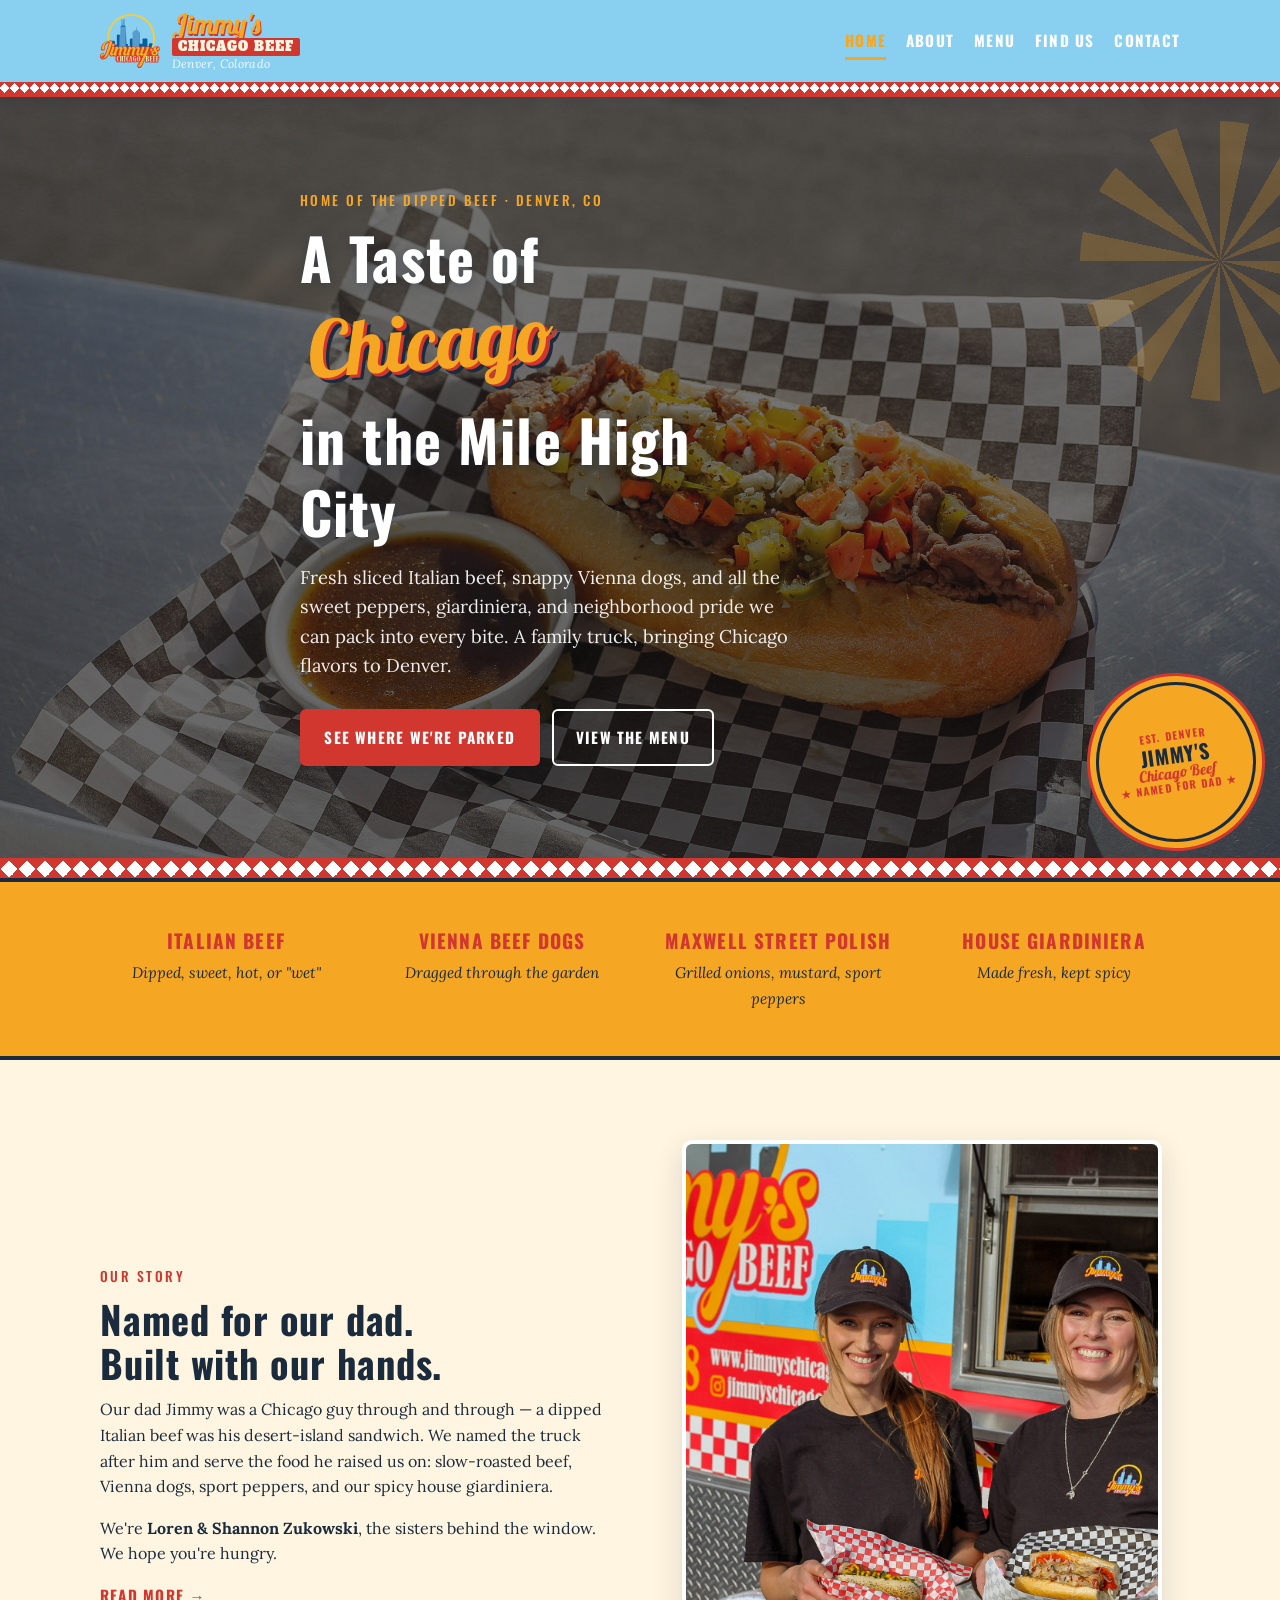
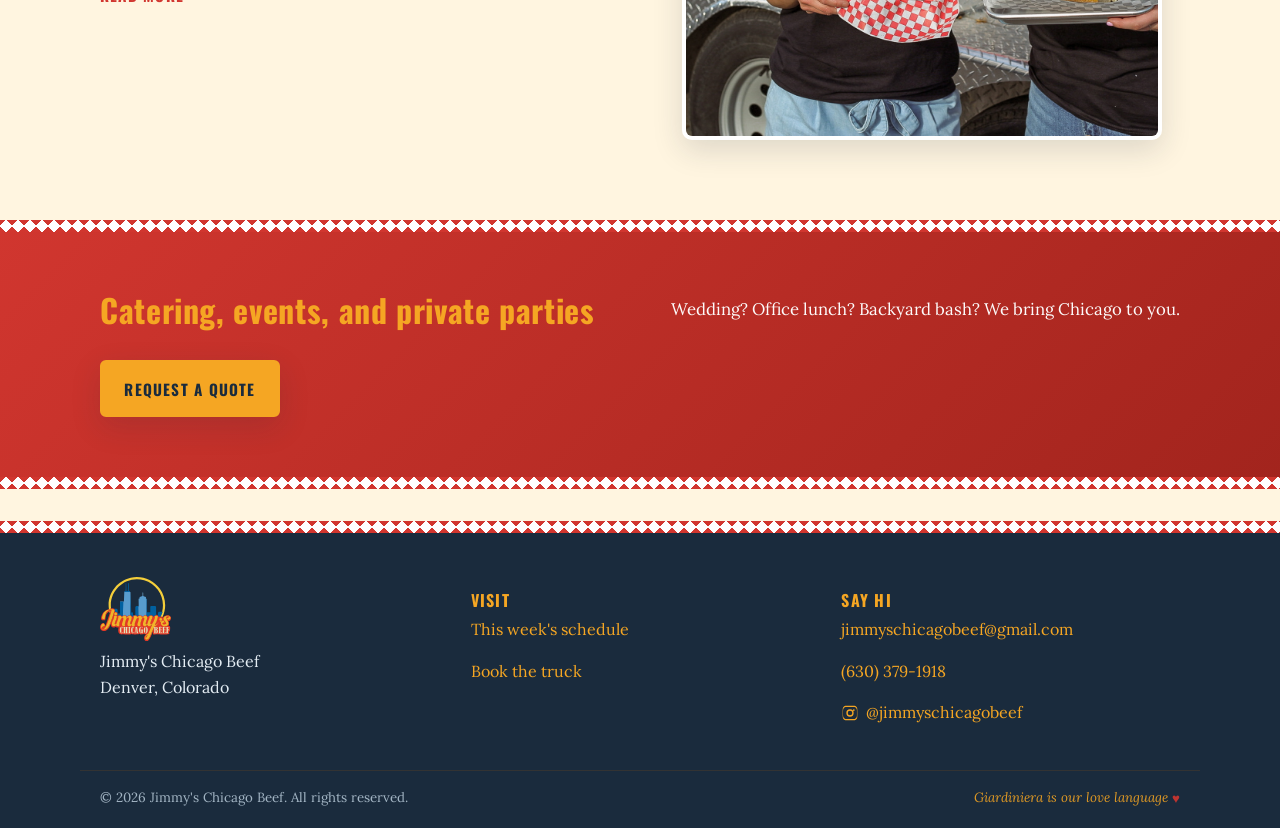
==== commit 83bd2695: "Switch brand mark to SVG: rename uploaded file to images/logo.svg; drop PNG - Rename "images/Jimmys " ====
--- a/index.html
+++ b/index.html
@@ -14,7 +14,7 @@
   <header class="site-header">
     <div class="container nav-wrap">
       <a href="index.html" class="brand" aria-label="Jimmy's Chicago Beef — Denver, Colorado">
-        <img src="images/logo.png" alt="Jimmy's Chicago Beef" class="brand-logo" />
+        <img src="images/logo.svg" alt="Jimmy's Chicago Beef" class="brand-logo" />
         <span class="brand-text">
           <span class="brand-jimmys">Jimmy's</span>
           <span class="brand-beef">Chicago Beef</span>
@@ -90,7 +90,7 @@
   <footer class="site-footer">
     <div class="container footer-grid">
       <div>
-        <img src="images/logo.png" alt="Jimmy's Chicago Beef" class="brand-logo brand-logo-footer" />
+        <img src="images/logo.svg" alt="Jimmy's Chicago Beef" class="brand-logo brand-logo-footer" />
         <p>Jimmy's Chicago Beef<br />Denver, Colorado</p>
       </div>
       <div>
--- a/styles.css
+++ b/styles.css
@@ -274,9 +274,9 @@
 .hero-content { position: relative; max-width: 720px; z-index: 1; padding-right: 1rem; }
 @media (min-width: 900px) { .hero-content { padding-right: 200px; } }
 .hero .eyebrow { color: var(--truck-yellow); }
-.hero h1 { color: #fff; text-shadow: 0 2px 12px rgba(31,46,63,0.4); line-height: 1.4; }
+.hero h1 { color: #fff; text-shadow: 0 2px 12px rgba(31,46,63,0.4); line-height: 1.25; }
 .hero h1 em { font-style: normal; color: var(--truck-yellow); }
-.hero h1 .mile-high { display: inline-block; margin-top: 0.35em; }
+.hero h1 .mile-high { display: inline-block; margin-top: 0.15em; }
 .lede {
   font-size: 1.15rem;
   color: rgba(255,255,255,0.92);
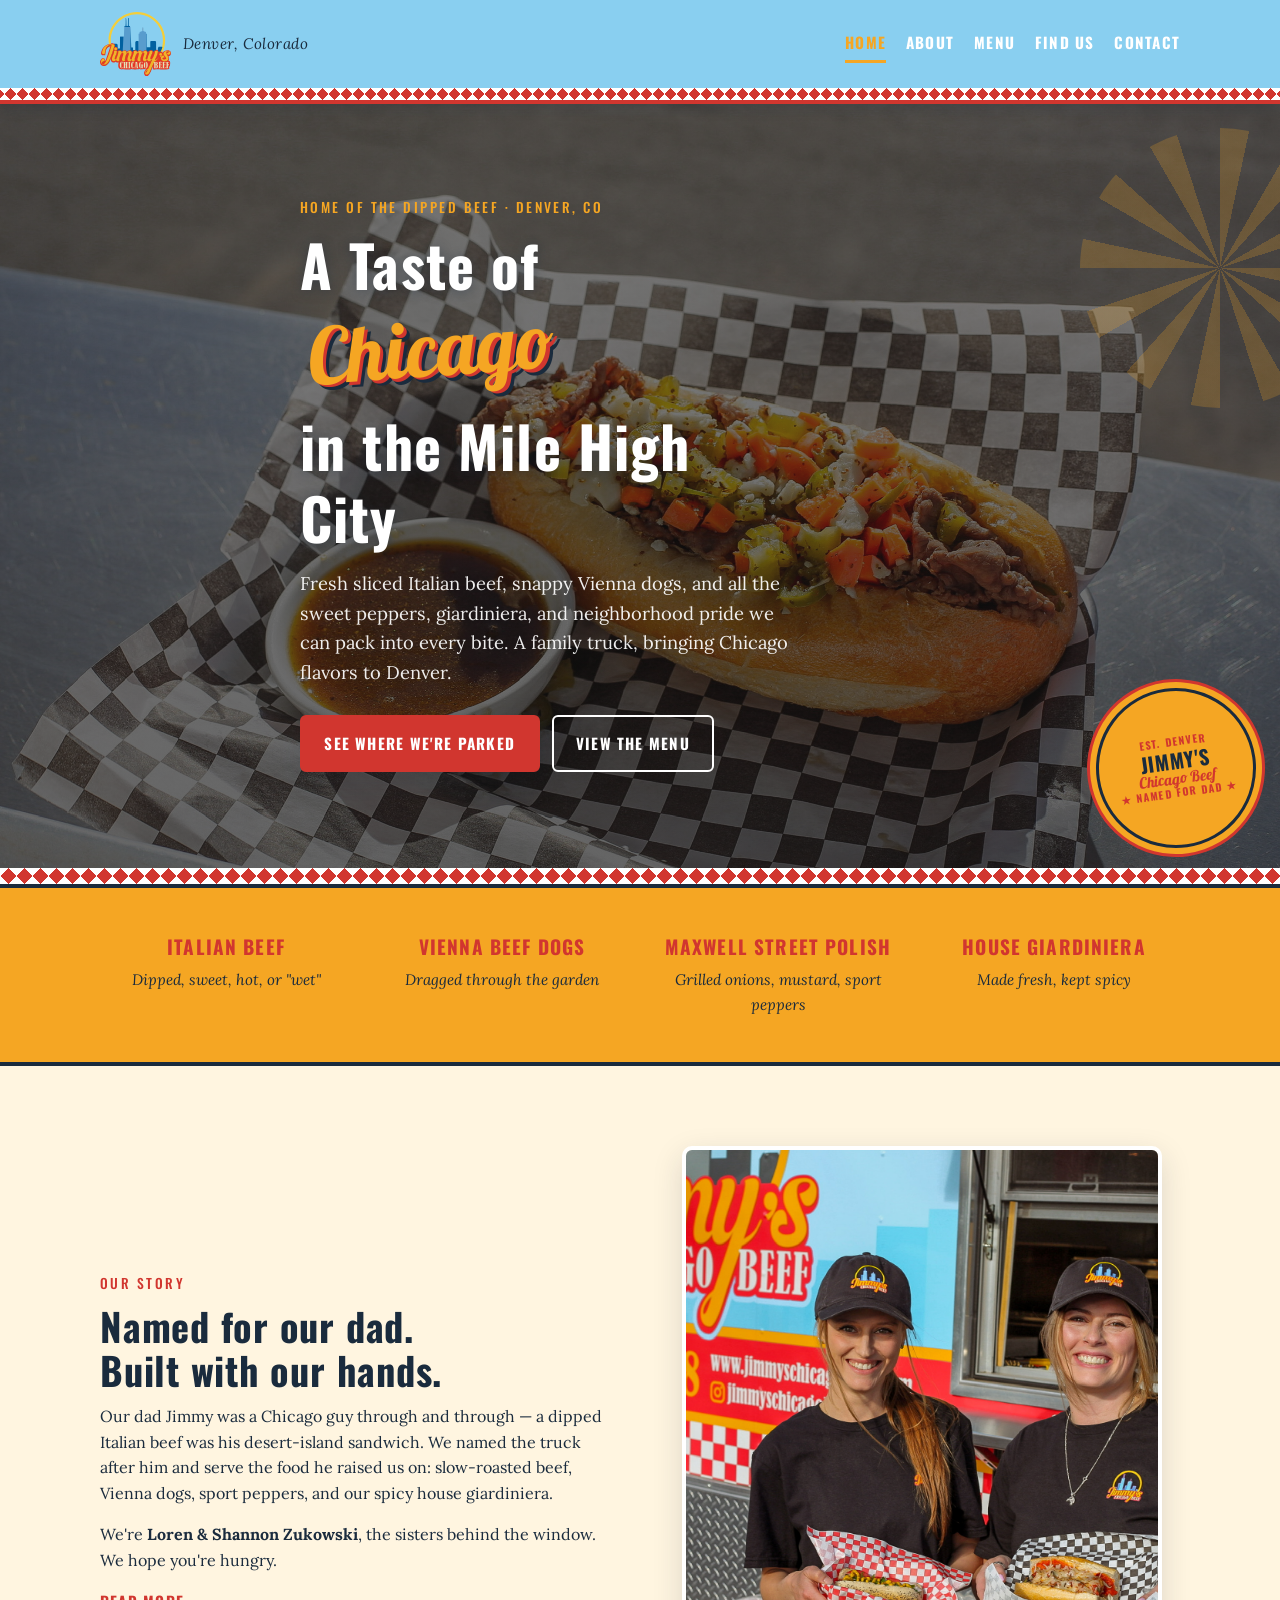
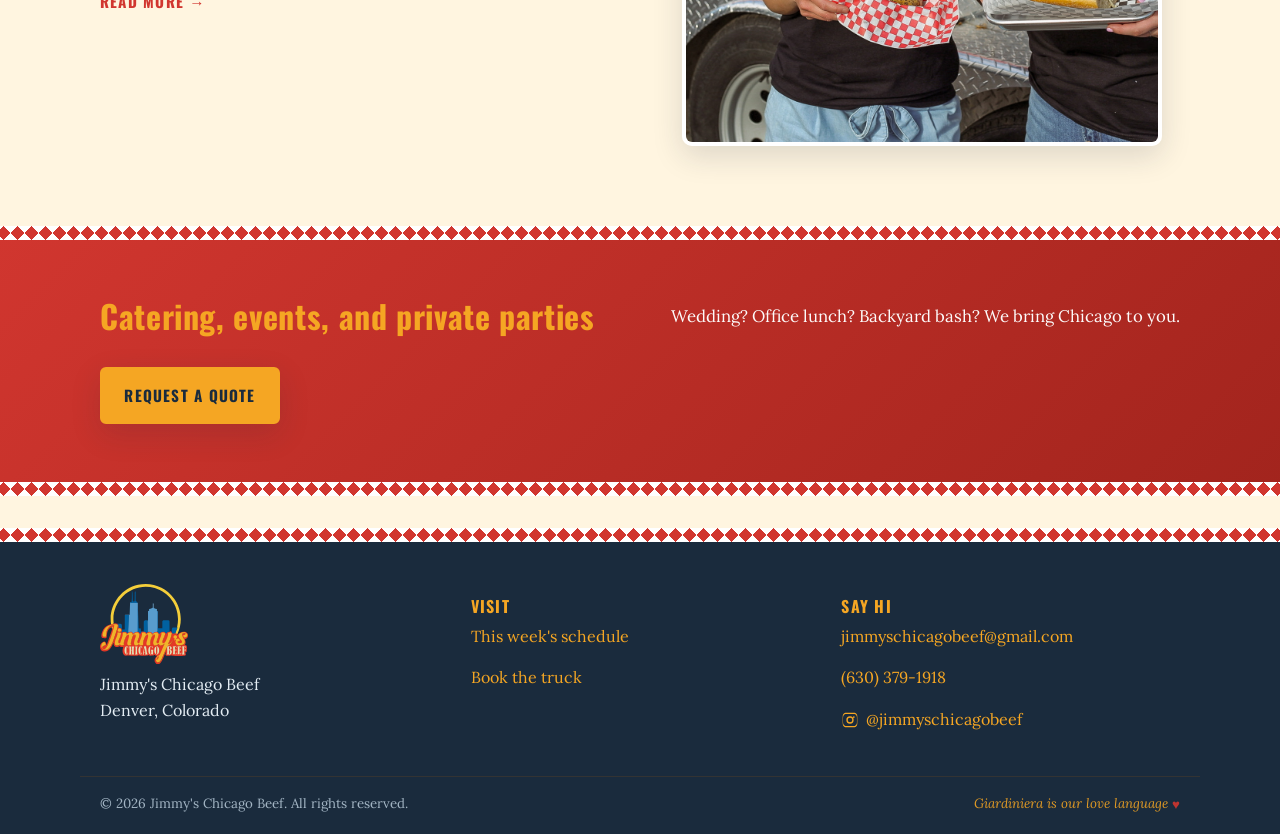
==== commit d5d11a78: "Drop redundant brand text next to logo; enlarge the SVG mark The logo SVG already contains the full " ====
--- a/index.html
+++ b/index.html
@@ -15,11 +15,7 @@
     <div class="container nav-wrap">
       <a href="index.html" class="brand" aria-label="Jimmy's Chicago Beef — Denver, Colorado">
         <img src="images/logo.svg" alt="Jimmy's Chicago Beef" class="brand-logo" />
-        <span class="brand-text">
-          <span class="brand-jimmys">Jimmy's</span>
-          <span class="brand-beef">Chicago Beef</span>
-          <span class="brand-tag">Denver, Colorado</span>
-        </span>
+        <span class="brand-tag">Denver, Colorado</span>
       </a>
       <button class="nav-toggle" aria-label="Toggle menu" aria-expanded="false">
         <span></span><span></span><span></span>
--- a/styles.css
+++ b/styles.css
@@ -24,6 +24,11 @@
   --font-body:    "Lora", Georgia, "Times New Roman", serif;
   --font-script:  "Lobster", "Pacifico", "Brush Script MT", cursive;
   --font-slab:    "Alfa Slab One", "Ultra", Georgia, serif;
+
+  /* Red-and-white diamond kick-plate strip — single inline SVG tile
+     (2 diamonds per 24×12 block, repeats horizontally).
+     shape-rendering='crispEdges' avoids anti-aliasing fuzz on diagonals. */
+  --checker: url("data:image/svg+xml;utf8,<svg xmlns='http://www.w3.org/2000/svg' viewBox='0 0 24 12' preserveAspectRatio='none' shape-rendering='crispEdges'><rect fill='white' width='24' height='12'/><path fill='%23d1362f' d='M6 0L12 6L6 12L0 6ZM18 0L24 6L18 12L12 6Z'/></svg>");
 }
 
 * { box-sizing: border-box; }
@@ -39,7 +44,7 @@
   -webkit-font-smoothing: antialiased;
 }
 
-h1, h2, h3, h4, .brand-name, .menu-heading, .eyebrow {
+h1, h2, h3, h4, .eyebrow {
   font-family: var(--font-display);
   font-weight: 700;
   letter-spacing: 0.02em;
@@ -95,15 +100,8 @@
 .site-header::after {
   content: "";
   display: block;
-  height: 10px;
-  background-image:
-    linear-gradient(135deg, var(--truck-red) 25%, transparent 25%),
-    linear-gradient(225deg, var(--truck-red) 25%, transparent 25%),
-    linear-gradient(315deg, var(--truck-red) 25%, transparent 25%),
-    linear-gradient(45deg,  var(--truck-red) 25%, transparent 25%);
-  background-size: 10px 10px;
-  background-color: #fff;
-  border-top: 1px solid var(--truck-red);
+  height: 12px;
+  background: var(--checker) repeat-x center / 24px 12px;
 }
 
 .nav-wrap {
@@ -124,45 +122,22 @@
 
 .brand:hover { text-decoration: none; }
 
-/* Brand mark — logo image. Falls back gracefully if the file is missing. */
+/* Brand mark — logo image already contains the wordmark, so the header
+   just pairs it with a small italic location tag. */
 .brand-logo {
-  height: 54px;
+  height: 64px;
   width: auto;
   display: block;
   flex-shrink: 0;
 }
-.brand-logo-footer { height: 64px; margin-bottom: 0.5rem; }
-
-.brand-text { display: flex; flex-direction: column; line-height: 1.05; }
-.brand-jimmys {
-  font-family: var(--font-script);
-  font-weight: 400;
-  font-size: 1.7rem;
-  color: var(--truck-yellow);
-  text-shadow: 1.5px 1.5px 0 var(--truck-red);
-  letter-spacing: 0;
-  line-height: 0.9;
-}
-.brand-beef {
-  font-family: var(--font-slab);
-  font-weight: 400;
-  font-size: 0.8rem;
-  color: var(--cream);
-  text-transform: uppercase;
-  letter-spacing: 0.08em;
-  background: var(--truck-red);
-  padding: 2px 6px;
-  border-radius: 2px;
-  align-self: flex-start;
-  margin-top: 2px;
-}
+.brand-logo-footer { height: 80px; margin-bottom: 0.5rem; }
+
 .brand-tag {
   font-family: var(--font-body);
   font-style: italic;
-  color: rgba(255,255,255,0.92);
-  font-size: 0.75rem;
+  color: var(--truck-navy);
+  font-size: 0.95rem;
   letter-spacing: 0.03em;
-  margin-top: 2px;
 }
 
 .site-nav {
@@ -284,20 +259,12 @@
 }
 .cta-row { display: flex; flex-wrap: wrap; gap: 0.75rem; }
 
-/* Red-and-white diamond kick plate — straight from the truck */
 .hero::after {
   content: "";
   position: absolute;
   bottom: 0; left: 0; right: 0;
-  height: 18px;
-  background-image:
-    linear-gradient(135deg, var(--truck-red) 25%, transparent 25%),
-    linear-gradient(225deg, var(--truck-red) 25%, transparent 25%),
-    linear-gradient(315deg, var(--truck-red) 25%, transparent 25%),
-    linear-gradient(45deg,  var(--truck-red) 25%, transparent 25%);
-  background-size: 18px 18px;
-  background-color: #fff;
-  border-top: 2px solid var(--truck-red);
+  height: 16px;
+  background: var(--checker) repeat-x center / 32px 16px;
   z-index: 1;
 }
 
@@ -362,15 +329,7 @@
   position: absolute;
   bottom: 0; left: 0; right: 0;
   height: 14px;
-  background-image:
-    linear-gradient(135deg, var(--truck-red) 25%, transparent 25%),
-    linear-gradient(225deg, var(--truck-red) 25%, transparent 25%),
-    linear-gradient(315deg, var(--truck-red) 25%, transparent 25%),
-    linear-gradient(45deg,  var(--truck-red) 25%, transparent 25%);
-  background-size: 14px 14px;
-  background-color: #fff;
-  border-top: 2px solid var(--truck-red);
-  border-bottom: 2px solid var(--truck-red);
+  background: var(--checker) repeat-x center / 28px 14px;
 }
 .page-hero h1 { margin-bottom: 0.5rem; }
 
@@ -550,14 +509,8 @@
   content: "";
   position: absolute;
   left: 0; right: 0;
-  height: 12px;
-  background-image:
-    linear-gradient(135deg, var(--truck-red) 25%, transparent 25%),
-    linear-gradient(225deg, var(--truck-red) 25%, transparent 25%),
-    linear-gradient(315deg, var(--truck-red) 25%, transparent 25%),
-    linear-gradient(45deg,  var(--truck-red) 25%, transparent 25%);
-  background-size: 12px 12px;
-  background-color: #fff;
+  height: 14px;
+  background: var(--checker) repeat-x center / 28px 14px;
 }
 .callout::before { top: 0; }
 .callout::after  { bottom: 0; }
@@ -594,14 +547,8 @@
   display: block;
   position: absolute;
   top: 0; left: 0; right: 0;
-  height: 12px;
-  background-image:
-    linear-gradient(135deg, var(--truck-red) 25%, transparent 25%),
-    linear-gradient(225deg, var(--truck-red) 25%, transparent 25%),
-    linear-gradient(315deg, var(--truck-red) 25%, transparent 25%),
-    linear-gradient(45deg,  var(--truck-red) 25%, transparent 25%);
-  background-size: 12px 12px;
-  background-color: #fff;
+  height: 14px;
+  background: var(--checker) repeat-x center / 28px 14px;
 }
 .site-footer a { color: var(--truck-yellow); }
 .site-footer h4 {
